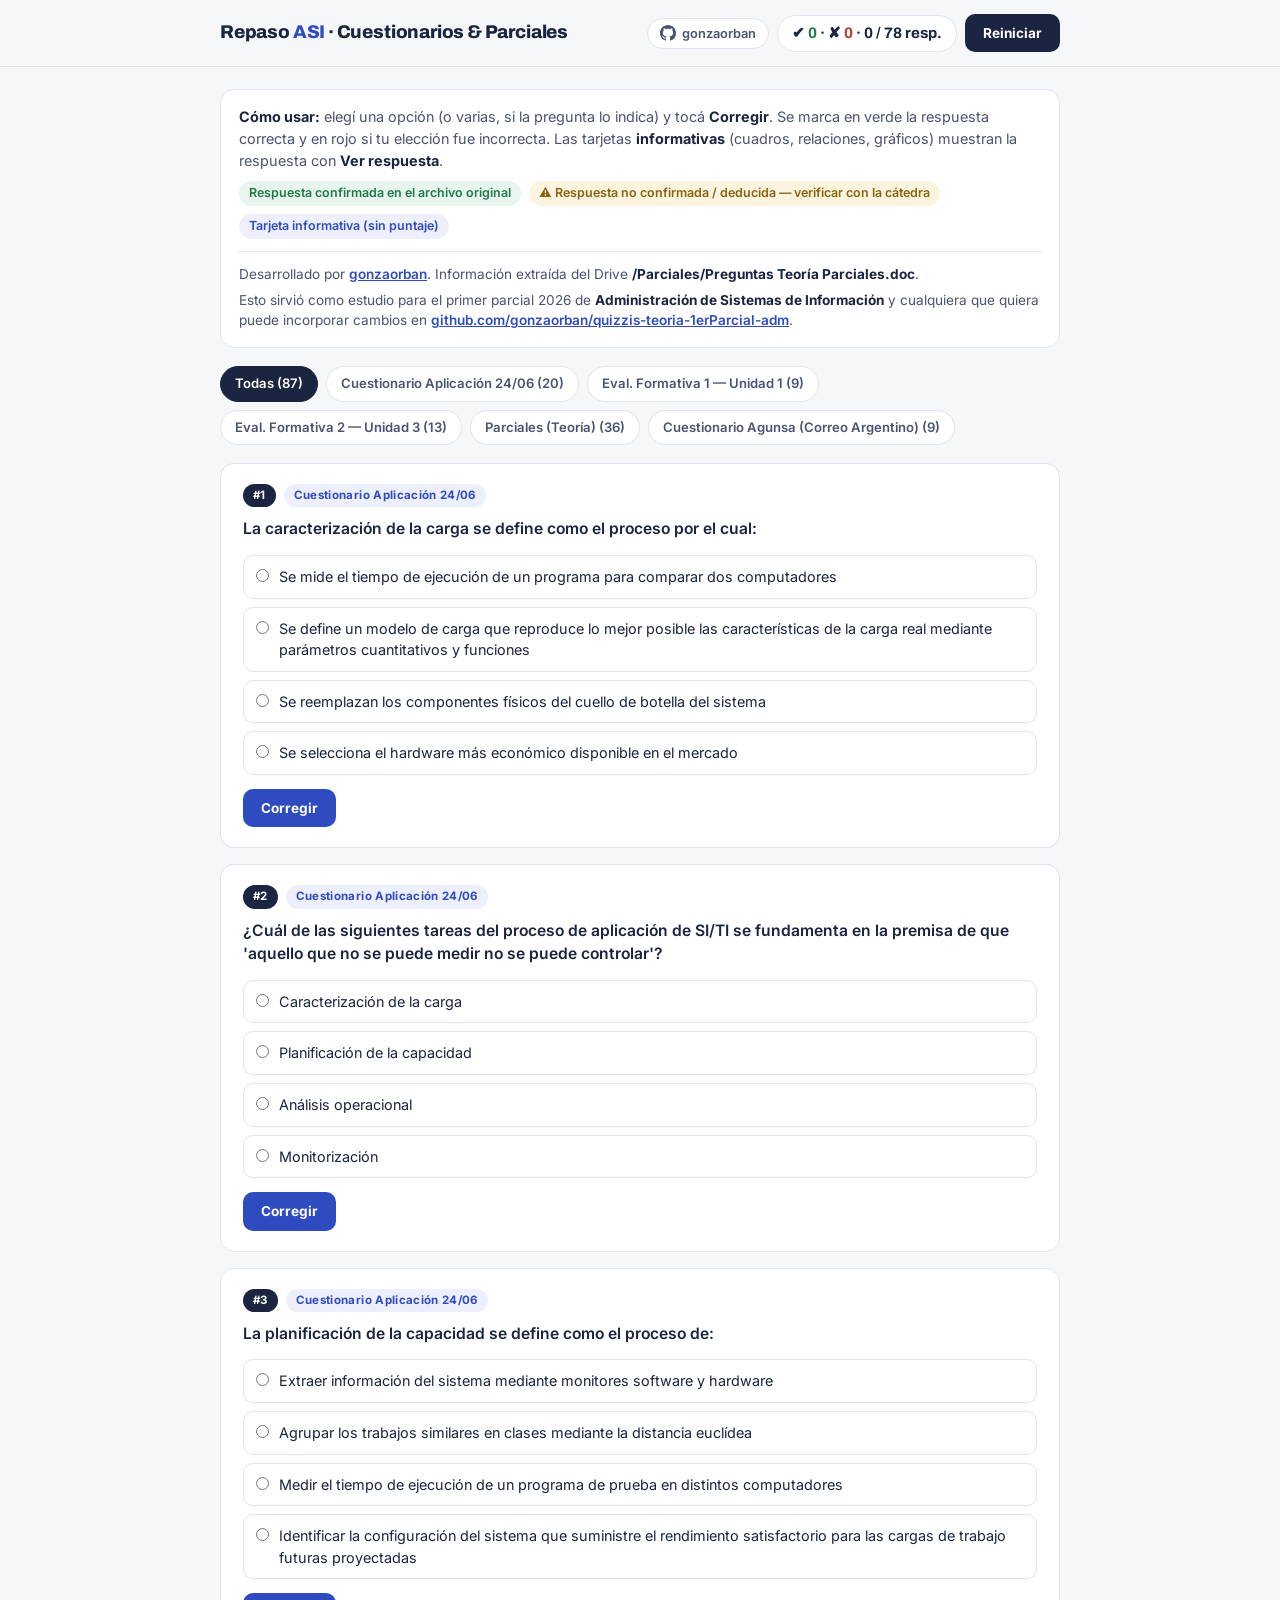
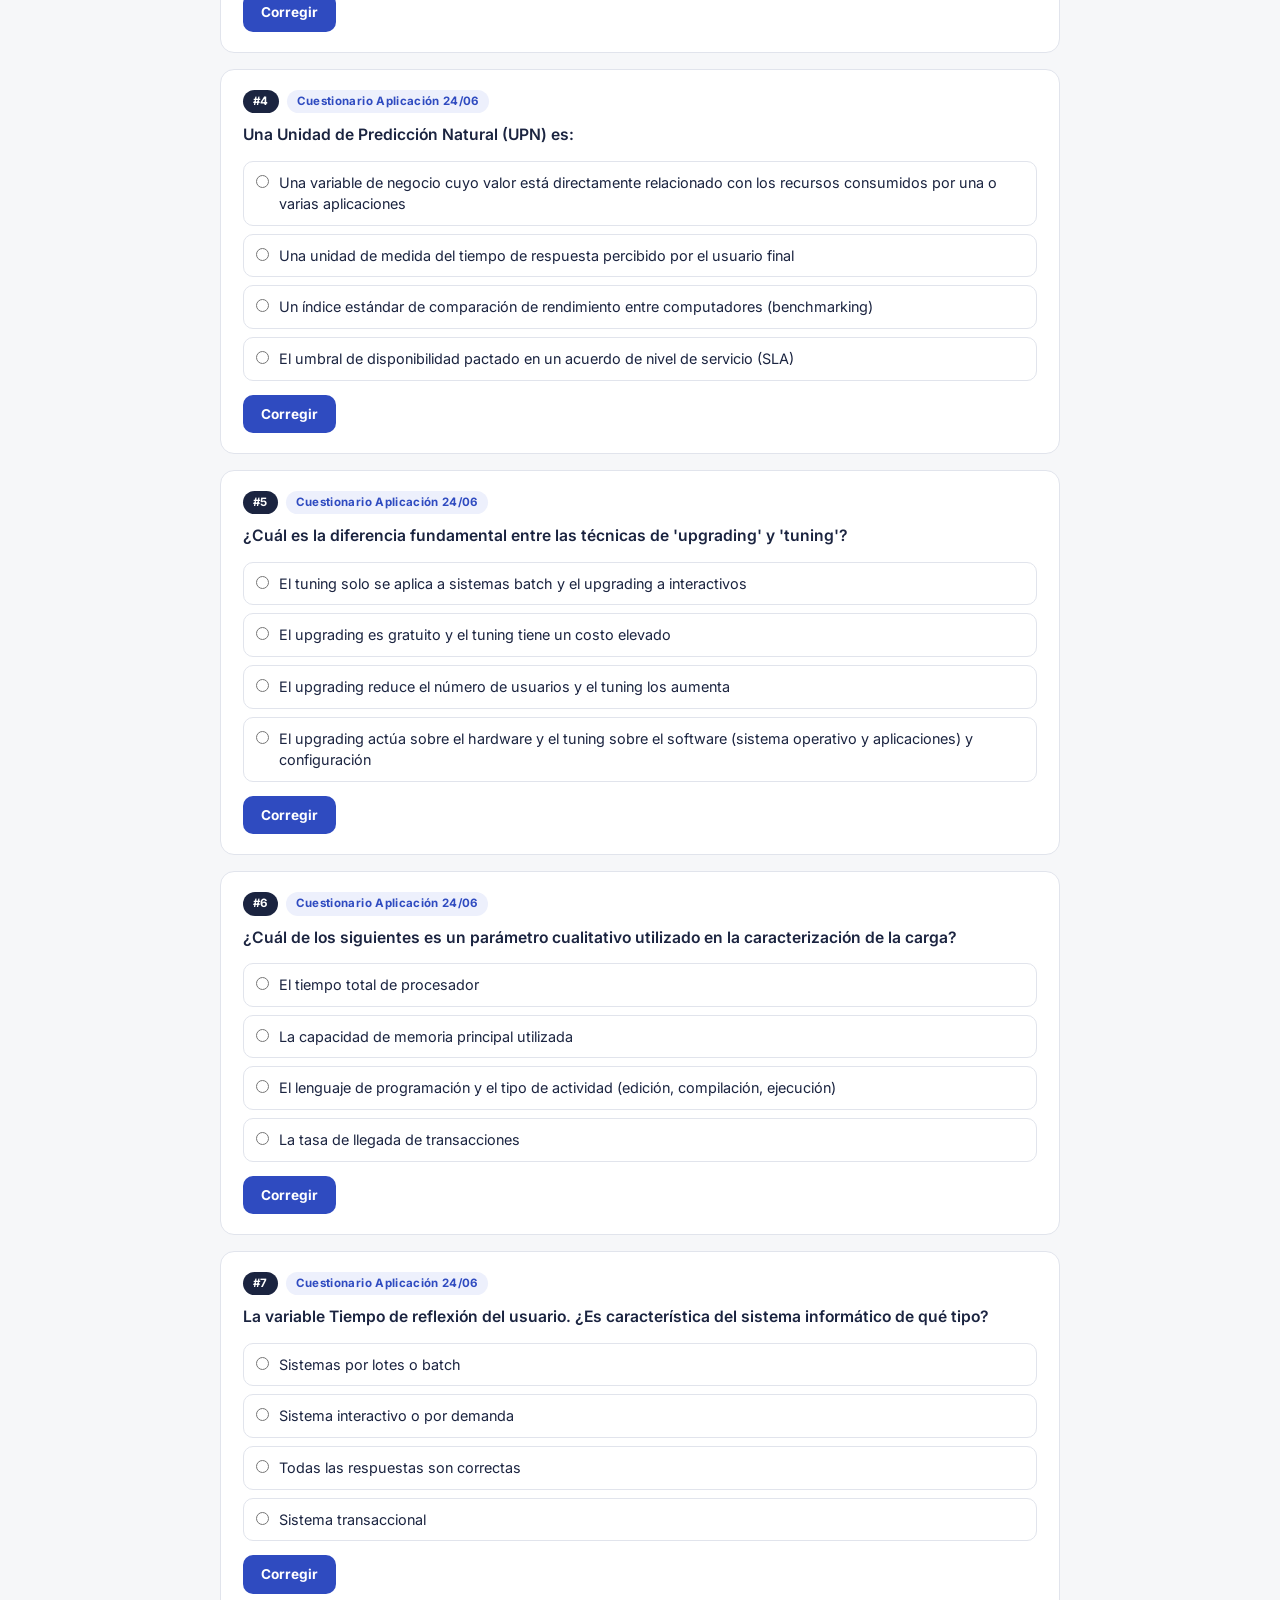
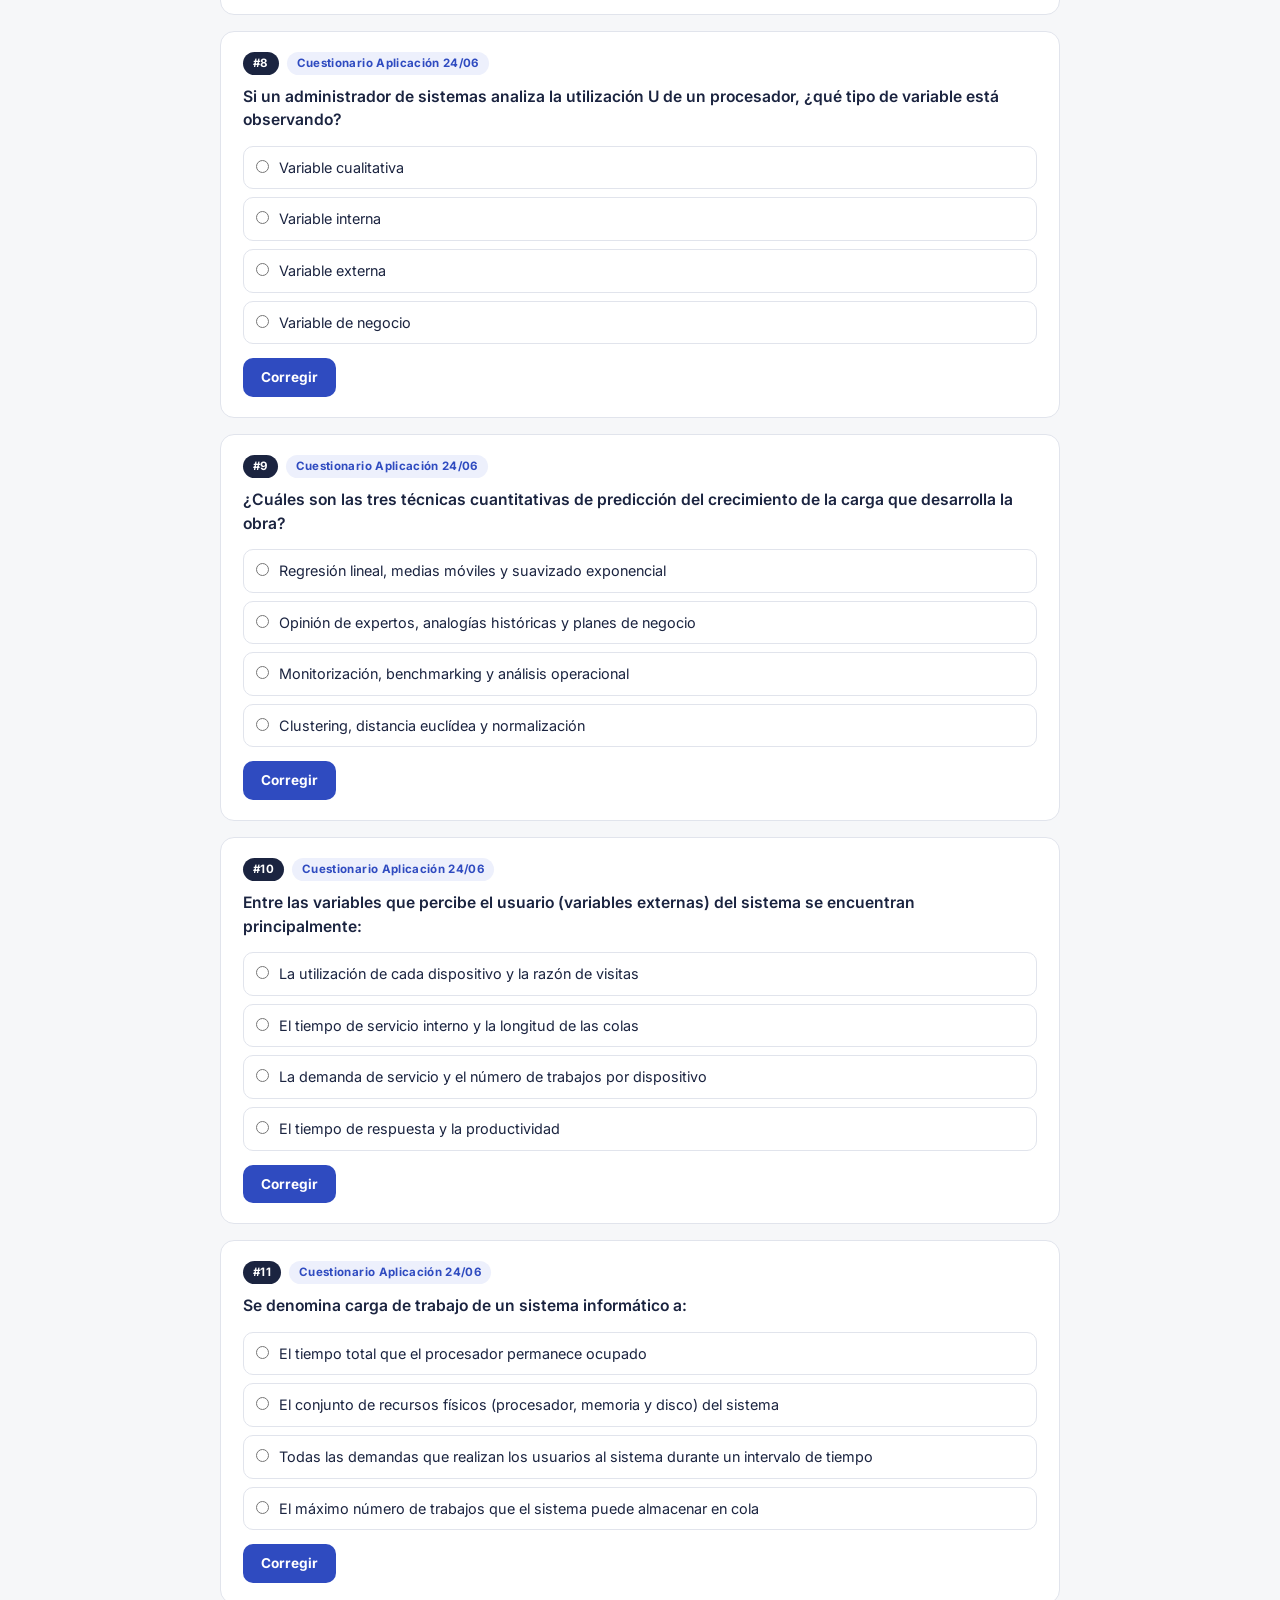
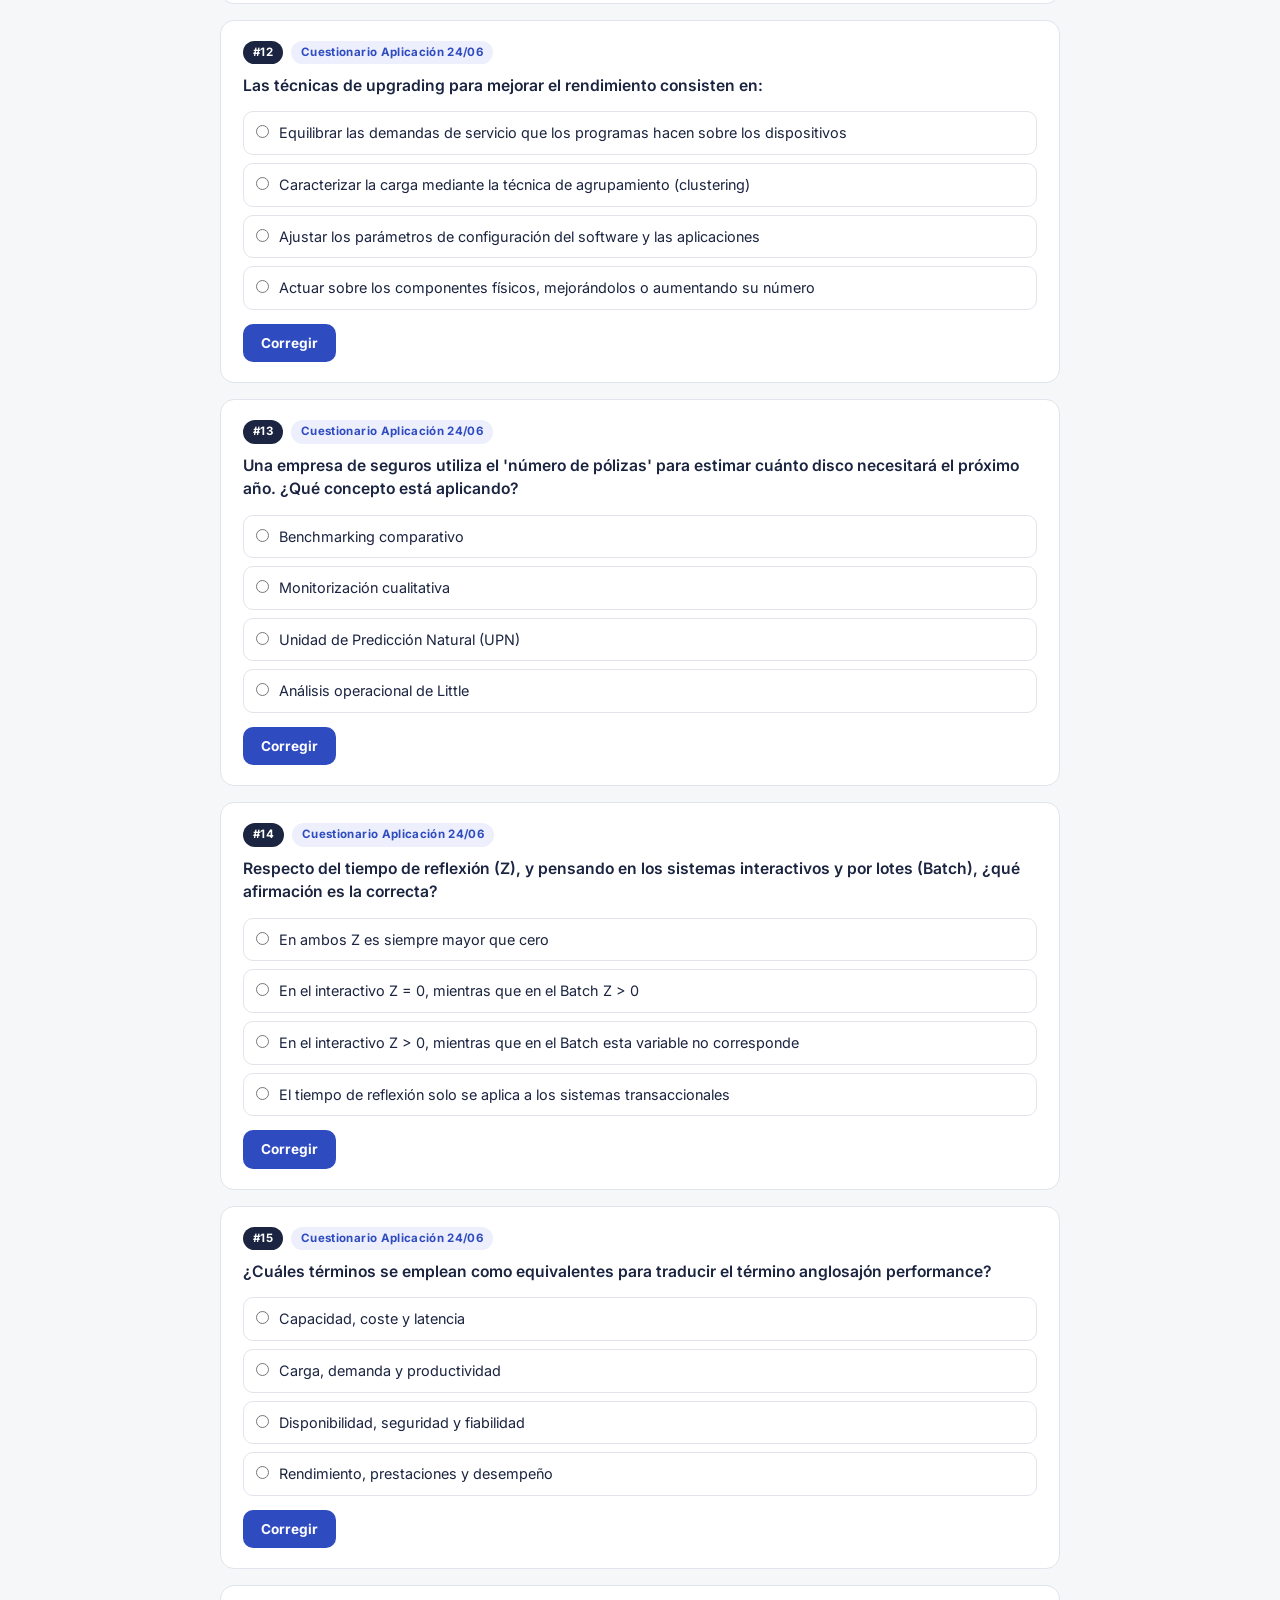
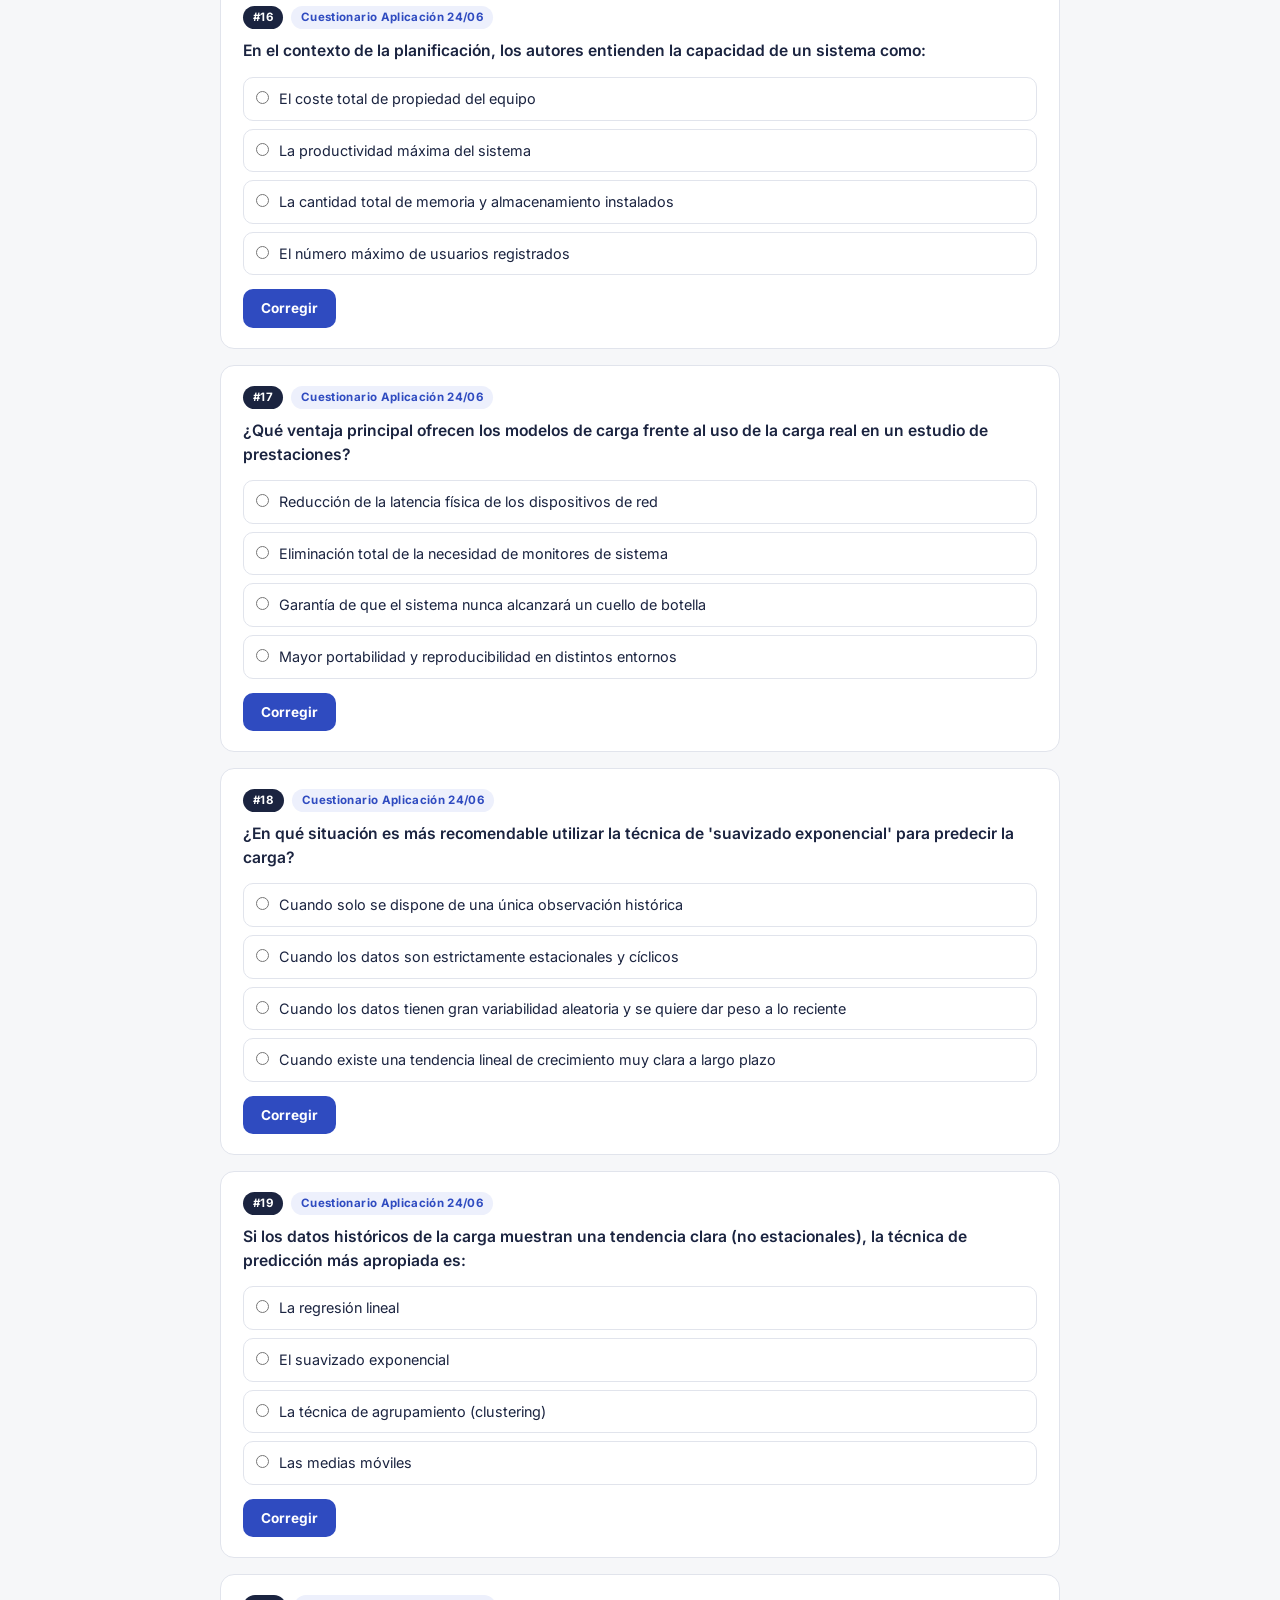
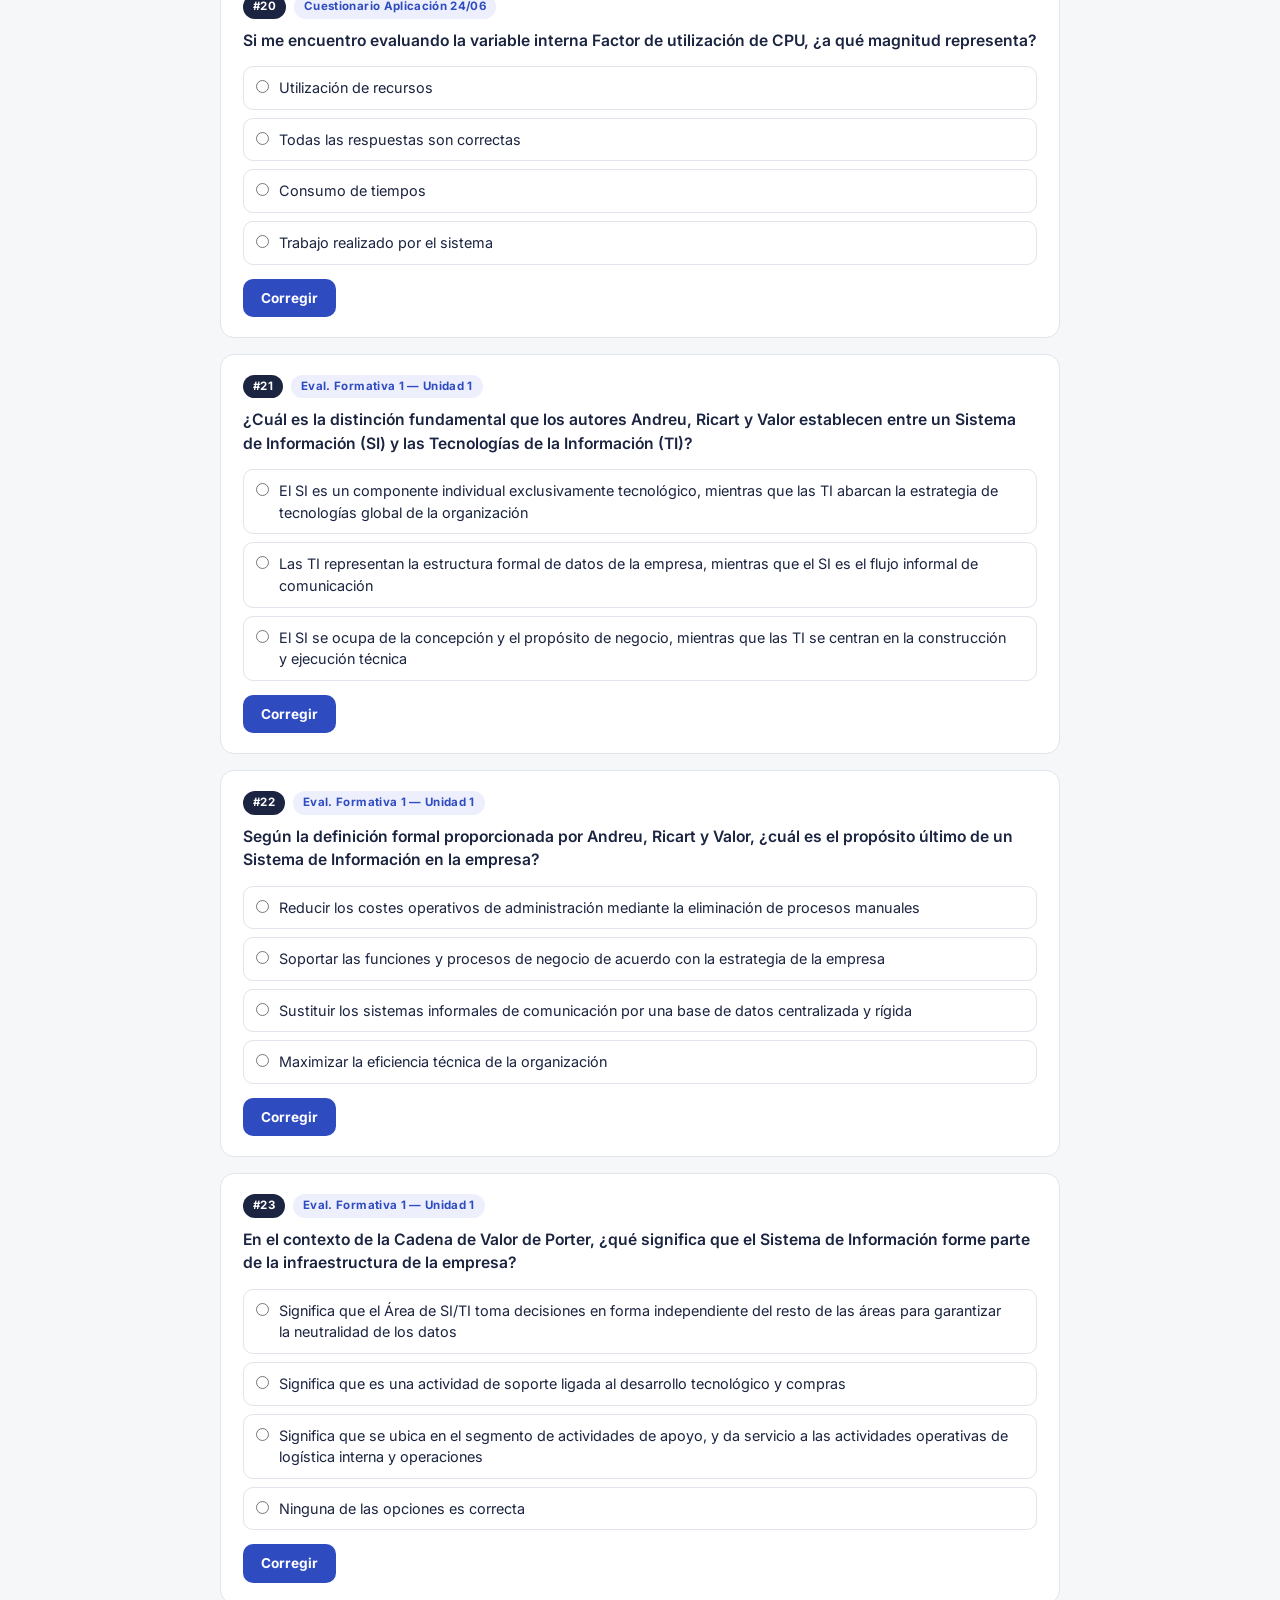
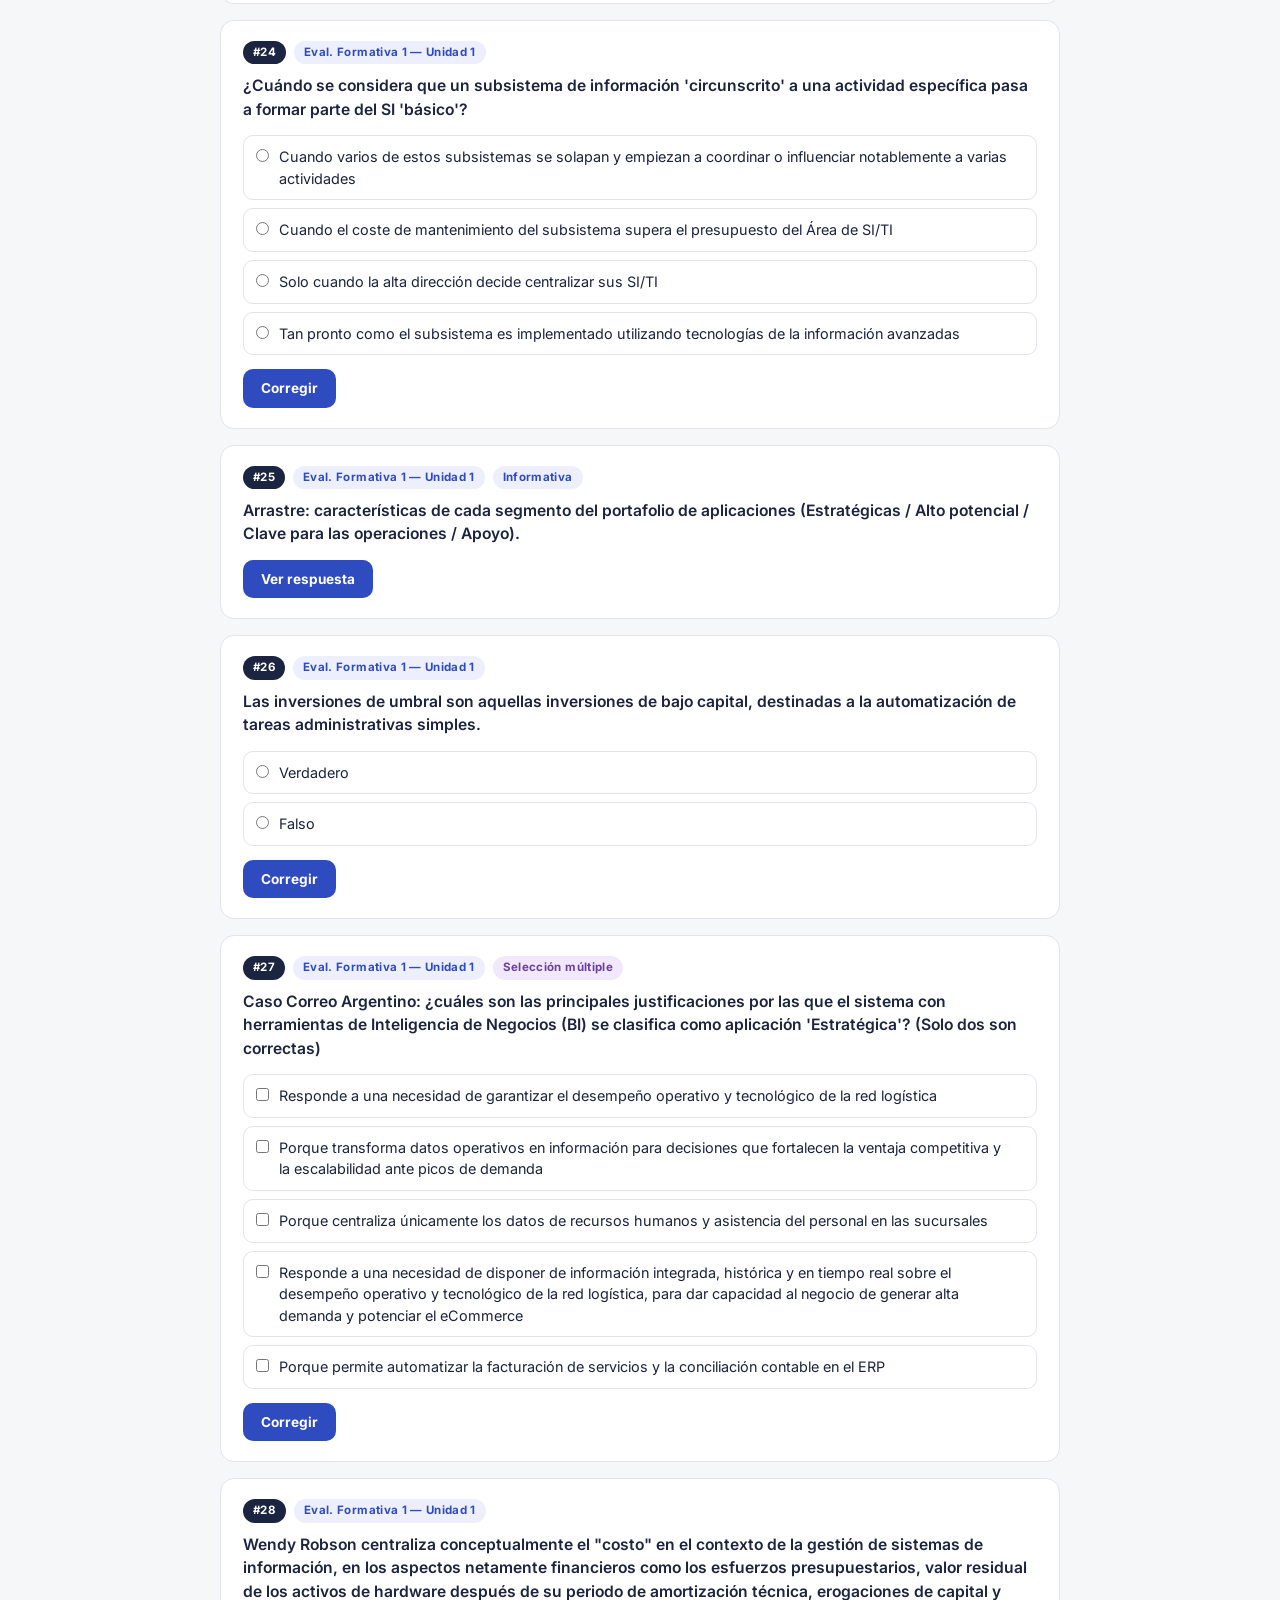
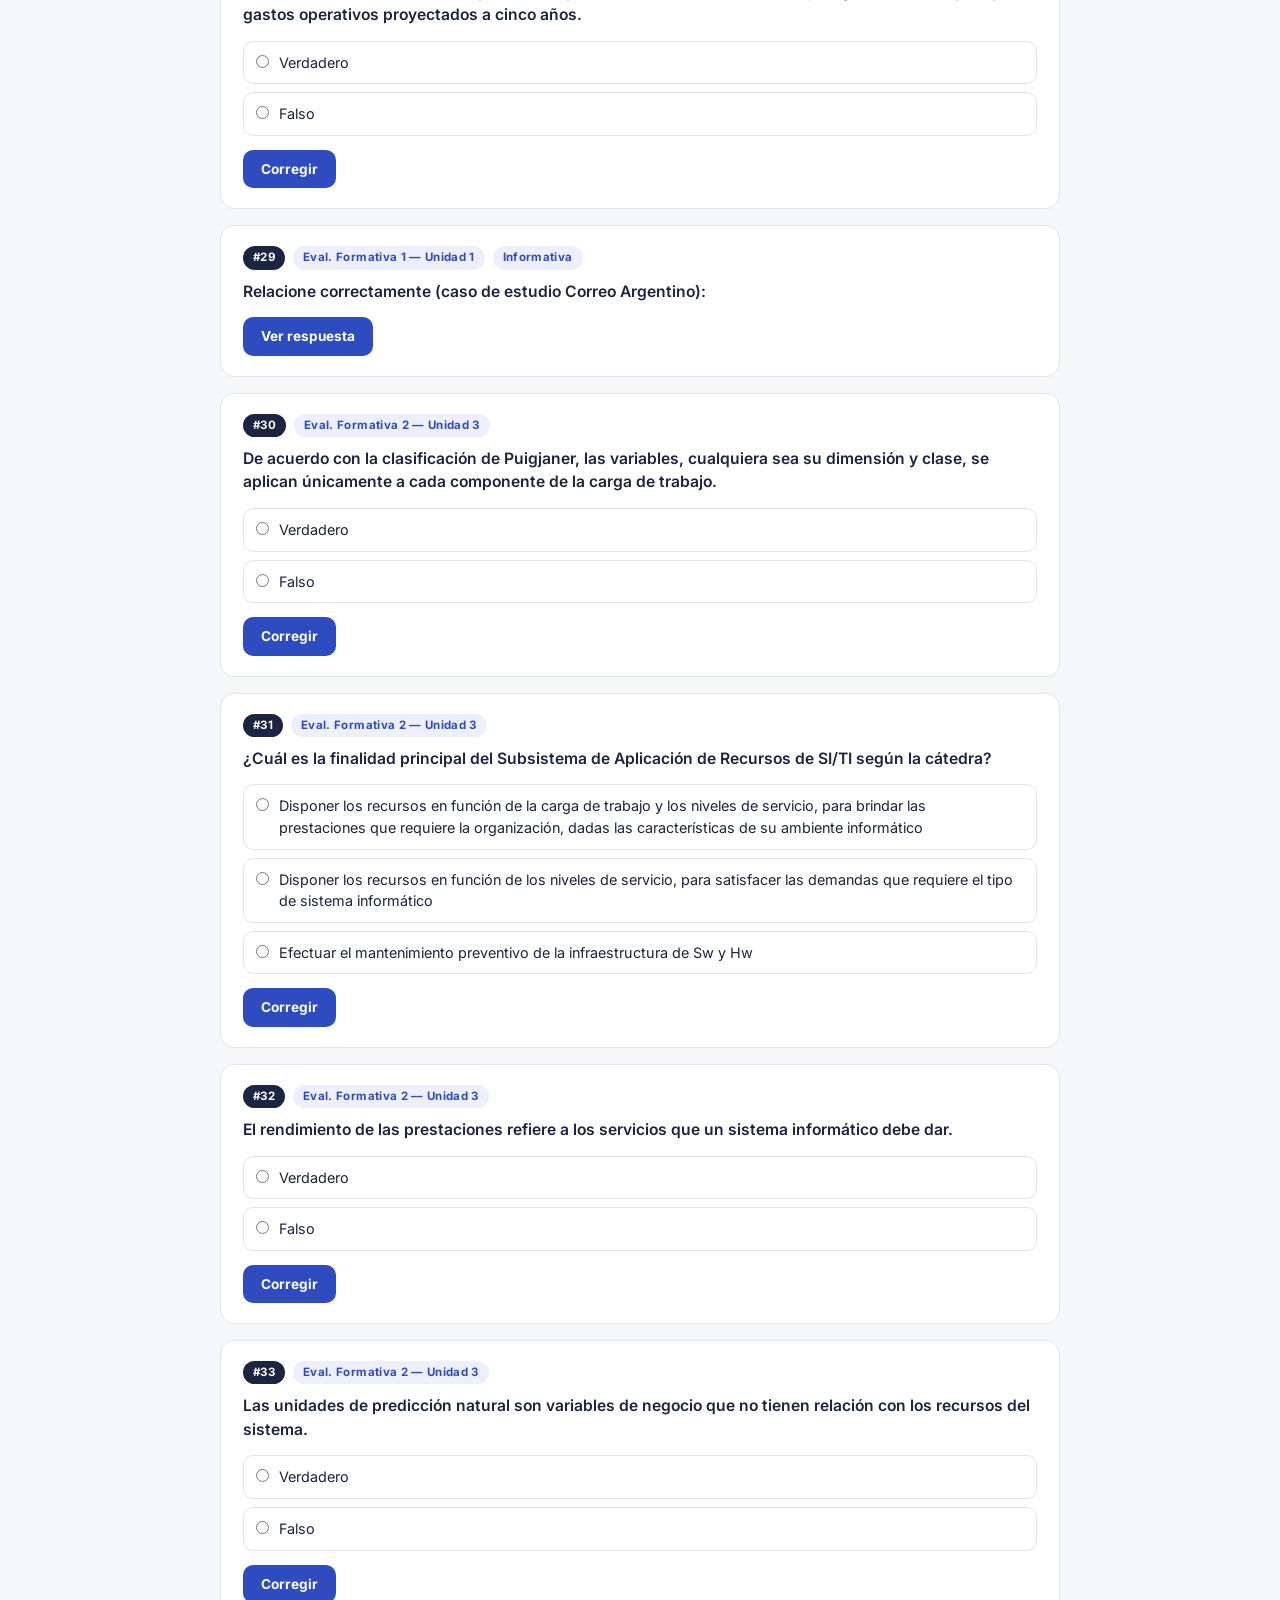
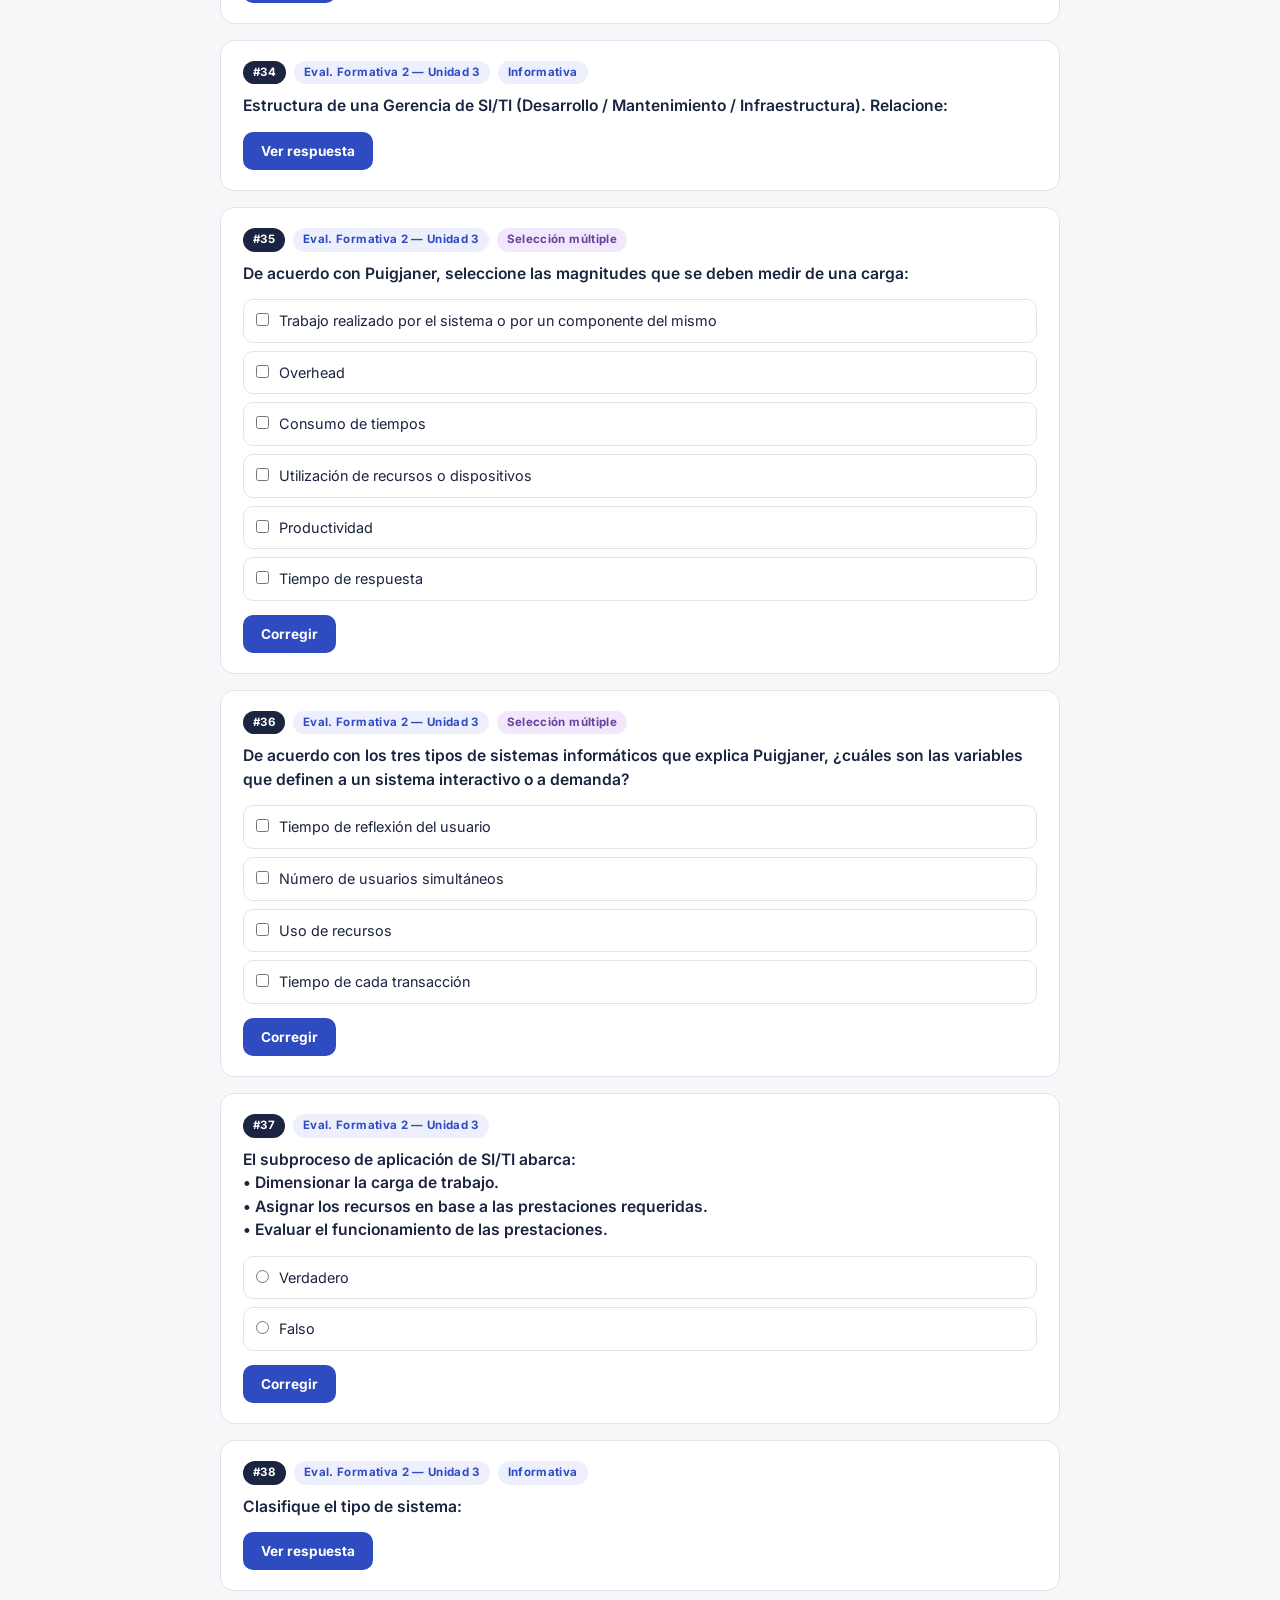
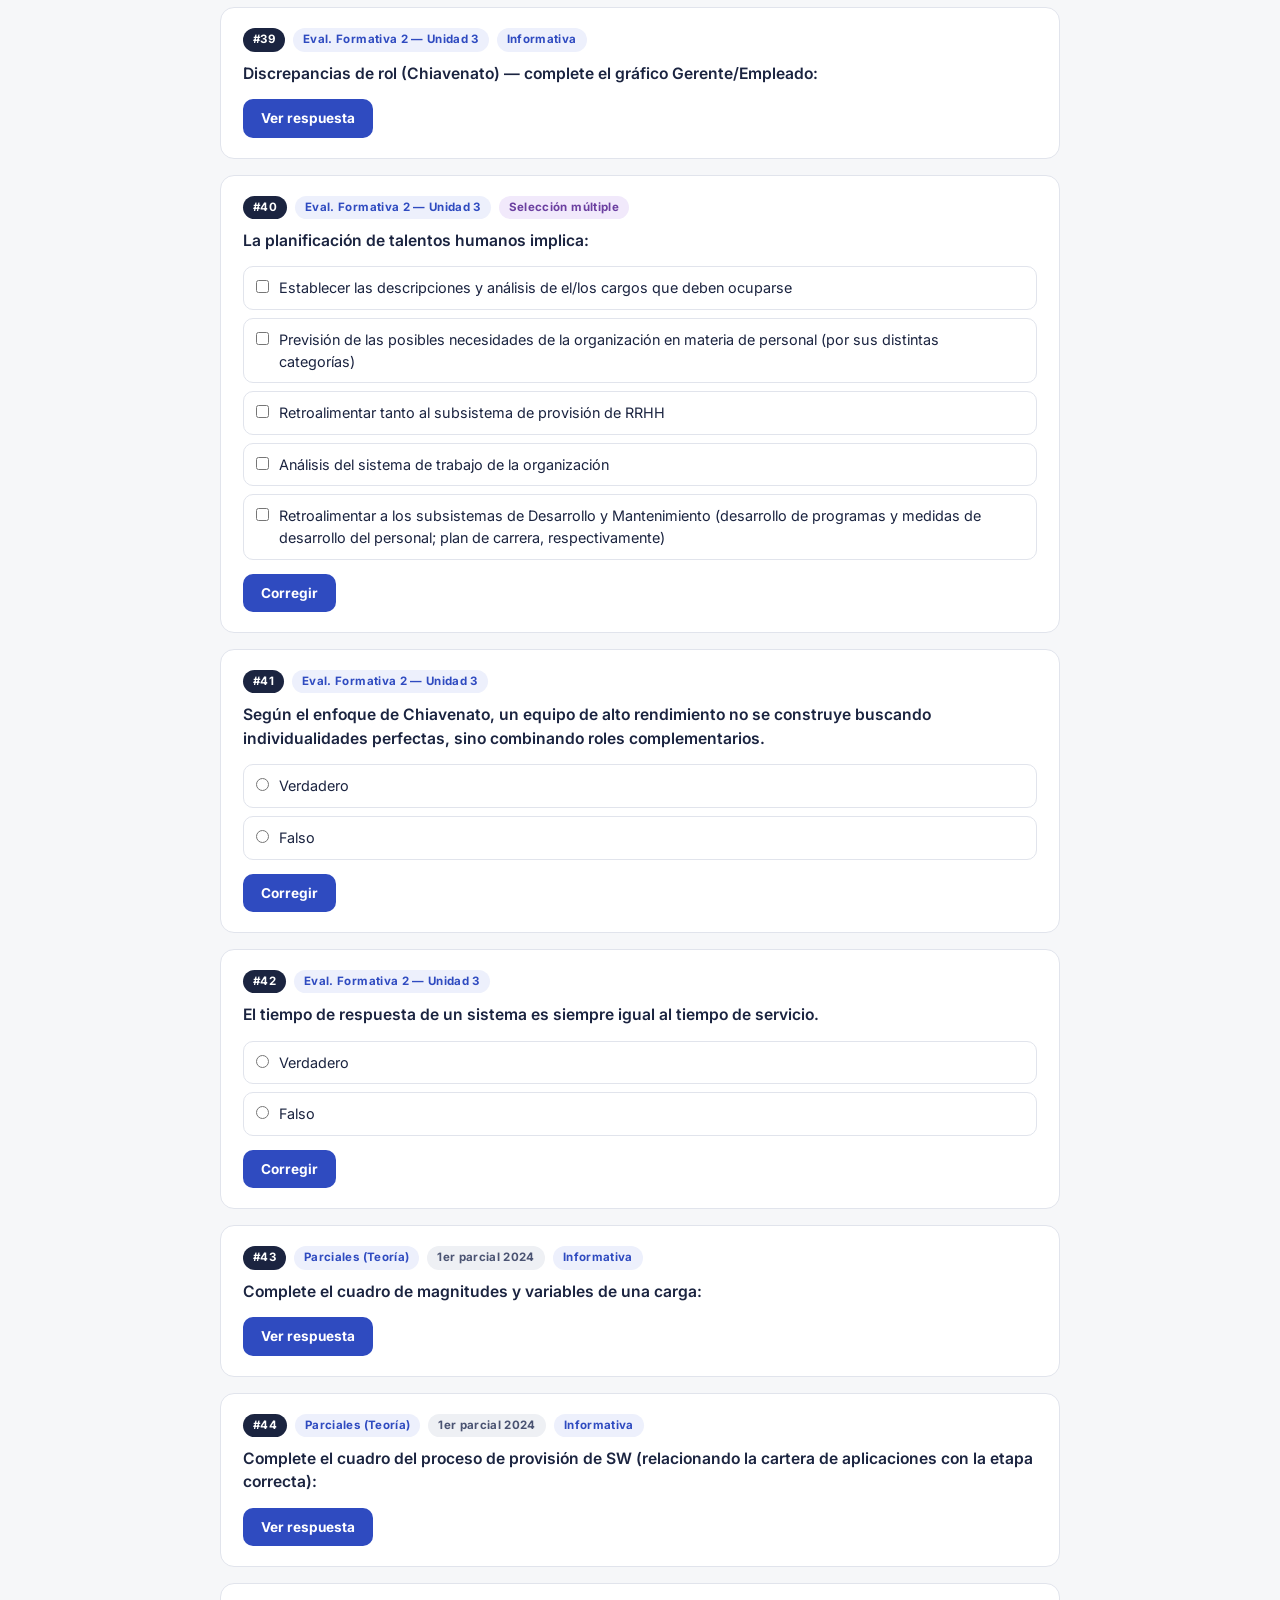
==== subjects/asi/index.html @ d3a9a3de "Mueve las apps y la teoría a la estructura multi-materia - index.html (ASI) pasa a subjects/asi/inde" ====
<!DOCTYPE html>
<html lang="es">
<head>
<meta charset="UTF-8">
<meta name="viewport" content="width=device-width, initial-scale=1.0">
<title>Repaso ASI — Cuestionarios y Parciales</title>
<link rel="preconnect" href="https://fonts.googleapis.com">
<link href="https://fonts.googleapis.com/css2?family=Archivo:wght@500;700;800&family=Inter:wght@400;500;600;700&display=swap" rel="stylesheet">
<style>
  :root{
    --paper:#F6F7F9; --card:#FFFFFF; --ink:#1B2440; --ink-soft:#4A5372;
    --line:#E1E4EC; --accent:#2F4BC0; --accent-soft:#EDF0FC;
    --ok:#1E7A4C; --ok-bg:#E8F5EE; --bad:#B3372E; --bad-bg:#FBEDEB;
    --warn:#8A6210; --warn-bg:#FCF4DF; --radius:14px;
    font-size:16px;
  }
  *{box-sizing:border-box; margin:0; padding:0;}
  body{background:var(--paper); color:var(--ink); font-family:'Inter',system-ui,sans-serif; line-height:1.5;}
  header{position:sticky; top:0; z-index:50; background:rgba(246,247,249,.92); backdrop-filter:blur(8px); border-bottom:1px solid var(--line);}
  .head-inner{max-width:880px; margin:0 auto; padding:14px 20px; display:flex; flex-wrap:wrap; gap:10px 18px; align-items:center; justify-content:space-between;}
  h1{font-family:'Archivo',sans-serif; font-weight:800; font-size:1.15rem; letter-spacing:-.01em;}
  h1 span{color:var(--accent);}
  .credit{display:inline-flex; align-items:center; gap:6px; background:var(--card); border:1px solid var(--line); border-radius:999px; padding:5px 12px; font-size:.8rem; font-weight:600; color:var(--ink-soft); text-decoration:none; transition:border-color .15s, color .15s;}
  .credit:hover{border-color:var(--accent); color:var(--accent);}
  .credit svg{width:16px; height:16px; fill:currentColor; flex-shrink:0;}
  .about{margin-top:12px; padding-top:12px; border-top:1px solid var(--line); font-size:.85rem;}
  .about p + p{margin-top:6px;}
  .about a{color:var(--accent); font-weight:600;}
  .score{font-family:'Archivo',sans-serif; font-weight:700; font-size:.95rem; background:var(--card); border:1px solid var(--line); padding:6px 14px; border-radius:999px;}
  .score b{color:var(--ok);}
  .score .b2{color:var(--bad);}
  main{max-width:880px; margin:0 auto; padding:22px 20px 80px;}
  .intro{background:var(--card); border:1px solid var(--line); border-radius:var(--radius); padding:16px 18px; font-size:.9rem; color:var(--ink-soft); margin-bottom:18px;}
  .intro b{color:var(--ink);}
  .legend{display:flex; flex-wrap:wrap; gap:8px; margin-top:10px;}
  .legend span{font-size:.78rem; padding:3px 10px; border-radius:999px; font-weight:600;}
  .lg-ok{background:var(--ok-bg); color:var(--ok);}
  .lg-warn{background:var(--warn-bg); color:var(--warn);}
  .lg-info{background:var(--accent-soft); color:var(--accent);}
  .filters{display:flex; flex-wrap:wrap; gap:8px; margin:18px 0;}
  .filters button{font:inherit; font-size:.82rem; font-weight:600; padding:7px 14px; border-radius:999px; border:1px solid var(--line); background:var(--card); color:var(--ink-soft); cursor:pointer; transition:all .15s;}
  .filters button.active{background:var(--ink); color:#fff; border-color:var(--ink);}
  .q{background:var(--card); border:1px solid var(--line); border-radius:var(--radius); padding:20px 22px; margin-bottom:16px;}
  .q-top{display:flex; flex-wrap:wrap; gap:6px 8px; align-items:center; margin-bottom:10px;}
  .badge{font-size:.72rem; font-weight:700; letter-spacing:.03em; padding:3px 10px; border-radius:999px;}
  .b-src{background:var(--accent-soft); color:var(--accent);}
  .b-sec{background:#EEF0F4; color:var(--ink-soft);}
  .b-num{background:var(--ink); color:#fff;}
  .b-multi{background:#F1E9FB; color:#6B3FA0;}
  .q-text{font-weight:600; font-size:.98rem; margin-bottom:14px; white-space:pre-line;}
  .flagbox{display:none; background:var(--warn-bg); border:1px solid #EAD9A8; color:var(--warn); font-size:.83rem; padding:10px 12px; border-radius:10px; margin:12px 0 0;}
  .q.done .flagbox{display:block;}
  .opts{display:flex; flex-direction:column; gap:8px;}
  .opt{display:flex; gap:10px; align-items:flex-start; border:1px solid var(--line); border-radius:10px; padding:10px 12px; cursor:pointer; font-size:.9rem; transition:border-color .12s, background .12s;}
  .opt:hover{border-color:var(--accent);}
  .opt input{margin-top:3px; accent-color:var(--accent); flex-shrink:0;}
  .q.done .opt{cursor:default; pointer-events:none;}
  .opt.is-correct{background:var(--ok-bg); border-color:var(--ok);}
  .opt.is-wrong{background:var(--bad-bg); border-color:var(--bad);}
  .opt .mark{margin-left:auto; font-weight:700; font-size:.85rem; flex-shrink:0;}
  .opt.is-correct .mark{color:var(--ok);}
  .opt.is-wrong .mark{color:var(--bad);}
  .actions{margin-top:14px; display:flex; gap:10px; align-items:center; flex-wrap:wrap;}
  .btn{font:inherit; font-weight:700; font-size:.85rem; padding:9px 18px; border-radius:10px; border:none; cursor:pointer; background:var(--accent); color:#fff;}
  .btn:disabled{opacity:.45; cursor:default;}
  .verdict{font-weight:700; font-size:.9rem;}
  .verdict.ok{color:var(--ok);}
  .verdict.bad{color:var(--bad);}
  .info-body{font-size:.9rem;}
  .schema{display:block; width:100%; max-width:640px; border:1px solid var(--line); border-radius:10px; margin:0 auto 12px; background:#fff;}
  .info-answer{display:none; margin-top:12px; background:var(--ok-bg); border:1px solid #BBDCC9; border-radius:10px; padding:12px 14px; font-size:.88rem; white-space:pre-line;}
  .q.done .info-answer{display:block;}
  .schema-reveal{display:none; margin-top:12px;}
  .q.done .schema-reveal{display:block;}
  .schema-cap{font-size:.78rem; font-weight:600; color:var(--ink-soft); text-align:center; margin-bottom:6px;}
  footer{max-width:880px; margin:0 auto; padding:0 20px 40px; font-size:.78rem; color:var(--ink-soft);}
  @media (max-width:520px){ .q{padding:16px;} .head-inner{padding:12px 14px;} main{padding:16px 14px 60px;} .credit .credit-name{display:none;} }
</style>
</head>
<body>
<header>
  <div class="head-inner">
    <h1>Repaso <span>ASI</span> · Cuestionarios &amp; Parciales</h1>
    <div style="display:flex; gap:8px; align-items:center;">
      <a class="credit" href="https://github.com/gonzaorban" target="_blank" rel="noopener noreferrer" title="Desarrollado por gonzaorban — GitHub"><svg viewBox="0 0 16 16" aria-hidden="true"><path d="M8 0C3.58 0 0 3.58 0 8c0 3.54 2.29 6.53 5.47 7.59.4.07.55-.17.55-.38 0-.19-.01-.82-.01-1.49-2.01.37-2.53-.49-2.69-.94-.09-.23-.48-.94-.82-1.13-.28-.15-.68-.52-.01-.53.63-.01 1.08.58 1.23.82.72 1.21 1.87.87 2.33.66.07-.52.28-.87.51-1.07-1.78-.2-3.64-.89-3.64-3.95 0-.87.31-1.59.82-2.15-.08-.2-.36-1.02.08-2.12 0 0 .67-.21 2.2.82.64-.18 1.32-.27 2-.27s1.36.09 2 .27c1.53-1.04 2.2-.82 2.2-.82.44 1.1.16 1.92.08 2.12.51.56.82 1.27.82 2.15 0 3.07-1.87 3.75-3.65 3.95.29.25.54.73.54 1.48 0 1.07-.01 1.93-.01 2.2 0 .21.15.46.55.38A8.01 8.01 0 0 0 16 8c0-4.42-3.58-8-8-8Z"/></svg><span class="credit-name">gonzaorban</span></a>
      <div class="score">✔ <b id="okCount">0</b> · ✘ <span class="b2" id="badCount">0</span> · <span id="totCount">0</span> resp.</div>
      <button class="btn" style="background:var(--ink)" onclick="resetAll()">Reiniciar</button>
    </div>
  </div>
</header>
<main>
  <div class="intro">
    <b>Cómo usar:</b> elegí una opción (o varias, si la pregunta lo indica) y tocá <b>Corregir</b>. Se marca en verde la respuesta correcta y en rojo si tu elección fue incorrecta. Las tarjetas <b>informativas</b> (cuadros, relaciones, gráficos) muestran la respuesta con <b>Ver respuesta</b>.
    <div class="legend">
      <span class="lg-ok">Respuesta confirmada en el archivo original</span>
      <span class="lg-warn">⚠ Respuesta no confirmada / deducida — verificar con la cátedra</span>
      <span class="lg-info">Tarjeta informativa (sin puntaje)</span>
    </div>
    <div class="about">
      <p>Desarrollado por <a href="https://github.com/gonzaorban" target="_blank" rel="noopener noreferrer">gonzaorban</a>. Información extraída del Drive <b>/Parciales/Preguntas Teoría Parciales.doc</b>.</p>
      <p>Esto sirvió como estudio para el primer parcial 2026 de <b>Administración de Sistemas de Información</b> y cualquiera que quiera puede incorporar cambios en <a href="https://github.com/gonzaorban/quizzis-teoria-1erParcial-adm" target="_blank" rel="noopener noreferrer">github.com/gonzaorban/quizzis-teoria-1erParcial-adm</a>.</p>
    </div>
  </div>
  <div class="filters" id="filters"></div>
  <div id="quiz"></div>
</main>
<footer>Generado a partir de: Cuestionario Aplicación 24/06 · Evaluaciones Formativas 1 (Unidad 1) · Evaluaciones Formativas 2 (Unidad 3) · Preguntas Teoría Parciales (1er parcial 2024, 1er parcial 2025, 2do parcial 2025 Temas 1 y 2, Integrador 2024) · Cuestionario "Agunsa" (caso Correo Argentino). Las preguntas marcadas con ⚠ no tenían la respuesta correcta confirmada en el archivo (respuesta incorrecta sin corrección, parcialmente correcta o anotación ambigua).</footer>

<script>
// type: single | multi | tf | info
// correct: array de índices correctos (para tf: opciones son [Verdadero, Falso])
const SOURCES = {
  A: "Cuestionario Aplicación 24/06",
  B: "Eval. Formativa 1 — Unidad 1",
  C: "Eval. Formativa 2 — Unidad 3",
  D: "Parciales (Teoría)",
  E: "Cuestionario Agunsa (Correo Argentino)"
};

const IMAGES = {"portfolio_drag": "[data-uri]", "correo_relacionar": "[data-uri]", "gerencia_siti": "[data-uri]", "chiavenato_rol": "[data-uri]", "cuadro_carga_2024": "[data-uri]", "provision_sw_2024": "[data-uri]", "cuadro_carga_2025": "[data-uri]", "edwards_2025": "[data-uri]", "cuadro_carga_2026": "[data-uri]"};
const QUESTIONS = [
// ================= FUENTE A =================
{src:"A", type:"single", text:"La caracterización de la carga se define como el proceso por el cual:",
 options:["Se mide el tiempo de ejecución de un programa para comparar dos computadores","Se define un modelo de carga que reproduce lo mejor posible las características de la carga real mediante parámetros cuantitativos y funciones","Se reemplazan los componentes físicos del cuello de botella del sistema","Se selecciona el hardware más económico disponible en el mercado"], correct:[1]},
{src:"A", type:"single", text:"¿Cuál de las siguientes tareas del proceso de aplicación de SI/TI se fundamenta en la premisa de que 'aquello que no se puede medir no se puede controlar'?",
 options:["Caracterización de la carga","Planificación de la capacidad","Análisis operacional","Monitorización"], correct:[3],
 flag:"En el archivo la respuesta marcada (Caracterización de la carga) figura como incorrecta; la respuesta 'Monitorización' proviene de la anotación manual agregada debajo."},
{src:"A", type:"single", text:"La planificación de la capacidad se define como el proceso de:",
 options:["Extraer información del sistema mediante monitores software y hardware","Agrupar los trabajos similares en clases mediante la distancia euclídea","Medir el tiempo de ejecución de un programa de prueba en distintos computadores","Identificar la configuración del sistema que suministre el rendimiento satisfactorio para las cargas de trabajo futuras proyectadas"], correct:[3]},
{src:"A", type:"single", text:"Una Unidad de Predicción Natural (UPN) es:",
 options:["Una variable de negocio cuyo valor está directamente relacionado con los recursos consumidos por una o varias aplicaciones","Una unidad de medida del tiempo de respuesta percibido por el usuario final","Un índice estándar de comparación de rendimiento entre computadores (benchmarking)","El umbral de disponibilidad pactado en un acuerdo de nivel de servicio (SLA)"], correct:[0]},
{src:"A", type:"single", text:"¿Cuál es la diferencia fundamental entre las técnicas de 'upgrading' y 'tuning'?",
 options:["El tuning solo se aplica a sistemas batch y el upgrading a interactivos","El upgrading es gratuito y el tuning tiene un costo elevado","El upgrading reduce el número de usuarios y el tuning los aumenta","El upgrading actúa sobre el hardware y el tuning sobre el software (sistema operativo y aplicaciones) y configuración"], correct:[3]},
{src:"A", type:"single", text:"¿Cuál de los siguientes es un parámetro cualitativo utilizado en la caracterización de la carga?",
 options:["El tiempo total de procesador","La capacidad de memoria principal utilizada","El lenguaje de programación y el tipo de actividad (edición, compilación, ejecución)","La tasa de llegada de transacciones"], correct:[2]},
{src:"A", type:"single", text:"La variable Tiempo de reflexión del usuario. ¿Es característica del sistema informático de qué tipo?",
 options:["Sistemas por lotes o batch","Sistema interactivo o por demanda","Todas las respuestas son correctas","Sistema transaccional"], correct:[1]},
{src:"A", type:"single", text:"Si un administrador de sistemas analiza la utilización U de un procesador, ¿qué tipo de variable está observando?",
 options:["Variable cualitativa","Variable interna","Variable externa","Variable de negocio"], correct:[1]},
{src:"A", type:"single", text:"¿Cuáles son las tres técnicas cuantitativas de predicción del crecimiento de la carga que desarrolla la obra?",
 options:["Regresión lineal, medias móviles y suavizado exponencial","Opinión de expertos, analogías históricas y planes de negocio","Monitorización, benchmarking y análisis operacional","Clustering, distancia euclídea y normalización"], correct:[0]},
{src:"A", type:"single", text:"Entre las variables que percibe el usuario (variables externas) del sistema se encuentran principalmente:",
 options:["La utilización de cada dispositivo y la razón de visitas","El tiempo de servicio interno y la longitud de las colas","La demanda de servicio y el número de trabajos por dispositivo","El tiempo de respuesta y la productividad"], correct:[3]},
{src:"A", type:"single", text:"Se denomina carga de trabajo de un sistema informático a:",
 options:["El tiempo total que el procesador permanece ocupado","El conjunto de recursos físicos (procesador, memoria y disco) del sistema","Todas las demandas que realizan los usuarios al sistema durante un intervalo de tiempo","El máximo número de trabajos que el sistema puede almacenar en cola"], correct:[2]},
{src:"A", type:"single", text:"Las técnicas de upgrading para mejorar el rendimiento consisten en:",
 options:["Equilibrar las demandas de servicio que los programas hacen sobre los dispositivos","Caracterizar la carga mediante la técnica de agrupamiento (clustering)","Ajustar los parámetros de configuración del software y las aplicaciones","Actuar sobre los componentes físicos, mejorándolos o aumentando su número"], correct:[3]},
{src:"A", type:"single", text:"Una empresa de seguros utiliza el 'número de pólizas' para estimar cuánto disco necesitará el próximo año. ¿Qué concepto está aplicando?",
 options:["Benchmarking comparativo","Monitorización cualitativa","Unidad de Predicción Natural (UPN)","Análisis operacional de Little"], correct:[2]},
{src:"A", type:"single", text:"Respecto del tiempo de reflexión (Z), y pensando en los sistemas interactivos y por lotes (Batch), ¿qué afirmación es la correcta?",
 options:["En ambos Z es siempre mayor que cero","En el interactivo Z = 0, mientras que en el Batch Z > 0","En el interactivo Z > 0, mientras que en el Batch esta variable no corresponde","El tiempo de reflexión solo se aplica a los sistemas transaccionales"], correct:[2]},
{src:"A", type:"single", text:"¿Cuáles términos se emplean como equivalentes para traducir el término anglosajón performance?",
 options:["Capacidad, coste y latencia","Carga, demanda y productividad","Disponibilidad, seguridad y fiabilidad","Rendimiento, prestaciones y desempeño"], correct:[3]},
{src:"A", type:"single", text:"En el contexto de la planificación, los autores entienden la capacidad de un sistema como:",
 options:["El coste total de propiedad del equipo","La productividad máxima del sistema","La cantidad total de memoria y almacenamiento instalados","El número máximo de usuarios registrados"], correct:[1]},
{src:"A", type:"single", text:"¿Qué ventaja principal ofrecen los modelos de carga frente al uso de la carga real en un estudio de prestaciones?",
 options:["Reducción de la latencia física de los dispositivos de red","Eliminación total de la necesidad de monitores de sistema","Garantía de que el sistema nunca alcanzará un cuello de botella","Mayor portabilidad y reproducibilidad en distintos entornos"], correct:[3]},
{src:"A", type:"single", text:"¿En qué situación es más recomendable utilizar la técnica de 'suavizado exponencial' para predecir la carga?",
 options:["Cuando solo se dispone de una única observación histórica","Cuando los datos son estrictamente estacionales y cíclicos","Cuando los datos tienen gran variabilidad aleatoria y se quiere dar peso a lo reciente","Cuando existe una tendencia lineal de crecimiento muy clara a largo plazo"], correct:[2]},
{src:"A", type:"single", text:"Si los datos históricos de la carga muestran una tendencia clara (no estacionales), la técnica de predicción más apropiada es:",
 options:["La regresión lineal","El suavizado exponencial","La técnica de agrupamiento (clustering)","Las medias móviles"], correct:[0]},
{src:"A", type:"single", text:"Si me encuentro evaluando la variable interna Factor de utilización de CPU, ¿a qué magnitud representa?",
 options:["Utilización de recursos","Todas las respuestas son correctas","Consumo de tiempos","Trabajo realizado por el sistema"], correct:[0]},

// ================= FUENTE B =================
{src:"B", type:"single", text:"¿Cuál es la distinción fundamental que los autores Andreu, Ricart y Valor establecen entre un Sistema de Información (SI) y las Tecnologías de la Información (TI)?",
 options:["El SI es un componente individual exclusivamente tecnológico, mientras que las TI abarcan la estrategia de tecnologías global de la organización","Las TI representan la estructura formal de datos de la empresa, mientras que el SI es el flujo informal de comunicación","El SI se ocupa de la concepción y el propósito de negocio, mientras que las TI se centran en la construcción y ejecución técnica"], correct:[2]},
{src:"B", type:"single", text:"Según la definición formal proporcionada por Andreu, Ricart y Valor, ¿cuál es el propósito último de un Sistema de Información en la empresa?",
 options:["Reducir los costes operativos de administración mediante la eliminación de procesos manuales","Soportar las funciones y procesos de negocio de acuerdo con la estrategia de la empresa","Sustituir los sistemas informales de comunicación por una base de datos centralizada y rígida","Maximizar la eficiencia técnica de la organización"], correct:[1]},
{src:"B", type:"single", text:"En el contexto de la Cadena de Valor de Porter, ¿qué significa que el Sistema de Información forme parte de la infraestructura de la empresa?",
 options:["Significa que el Área de SI/TI toma decisiones en forma independiente del resto de las áreas para garantizar la neutralidad de los datos","Significa que es una actividad de soporte ligada al desarrollo tecnológico y compras","Significa que se ubica en el segmento de actividades de apoyo, y da servicio a las actividades operativas de logística interna y operaciones","Ninguna de las opciones es correcta"], correct:[3]},
{src:"B", type:"single", text:"¿Cuándo se considera que un subsistema de información 'circunscrito' a una actividad específica pasa a formar parte del SI 'básico'?",
 options:["Cuando varios de estos subsistemas se solapan y empiezan a coordinar o influenciar notablemente a varias actividades","Cuando el coste de mantenimiento del subsistema supera el presupuesto del Área de SI/TI","Solo cuando la alta dirección decide centralizar sus SI/TI","Tan pronto como el subsistema es implementado utilizando tecnologías de la información avanzadas"], correct:[0]},
{img:"portfolio_drag", src:"B", type:"info", text:"Arrastre: características de cada segmento del portafolio de aplicaciones (Estratégicas / Alto potencial / Clave para las operaciones / Apoyo).",
 answer:"Según la corrección del archivo, las 3 etiquetas van en:\n• «Surgen de una idea u oportunidad tecnológica» → Alto Potencial / Estratégicas (cuadrante superior).\n• «Requieren integración de datos» → Clave para las operaciones.\n• «Dan apoyo a funciones localizadas» → Apoyo.",
 flag:"El intento fue calificado incorrecto por la posición exacta de arrastre, pero la anotación indica que las 3 asociaciones marcadas eran conceptualmente correctas."},
{src:"B", type:"tf", text:"Las inversiones de umbral son aquellas inversiones de bajo capital, destinadas a la automatización de tareas administrativas simples.", correct:[1],
 flag:"En el archivo se marcó 'Verdadero' y figura como incorrecta; por descarte la respuesta es 'Falso' (las inversiones de umbral son las necesarias para operar/competir, no se definen por bajo capital)."},
{src:"B", type:"multi", text:"Caso Correo Argentino: ¿cuáles son las principales justificaciones por las que el sistema con herramientas de Inteligencia de Negocios (BI) se clasifica como aplicación 'Estratégica'? (Solo dos son correctas)",
 options:["Responde a una necesidad de garantizar el desempeño operativo y tecnológico de la red logística","Porque transforma datos operativos en información para decisiones que fortalecen la ventaja competitiva y la escalabilidad ante picos de demanda","Porque centraliza únicamente los datos de recursos humanos y asistencia del personal en las sucursales","Responde a una necesidad de disponer de información integrada, histórica y en tiempo real sobre el desempeño operativo y tecnológico de la red logística, para dar capacidad al negocio de generar alta demanda y potenciar el eCommerce","Porque permite automatizar la facturación de servicios y la conciliación contable en el ERP"], correct:[1,3]},
{src:"B", type:"tf", text:"Wendy Robson centraliza conceptualmente el \"costo\" en el contexto de la gestión de sistemas de información, en los aspectos netamente financieros como los esfuerzos presupuestarios, valor residual de los activos de hardware después de su periodo de amortización técnica, erogaciones de capital y gastos operativos proyectados a cinco años.", correct:[1]},
{img:"correo_relacionar", src:"B", type:"info", text:"Relacione correctamente (caso de estudio Correo Argentino):",
 answer:"• Procesos aduaneros es → Una función de negocios de la Dirección de Operaciones.\n• Órgano de máxima conducción de CORASA → Directorio.\n• Director de Asuntos Legales → Forma parte del Grupo Base.\n• Tiene a cargo el área de SI/TI — Gerente Táctico → Dirección Ejecutivo."},

// ================= FUENTE C =================
{src:"C", type:"tf", text:"De acuerdo con la clasificación de Puigjaner, las variables, cualquiera sea su dimensión y clase, se aplican únicamente a cada componente de la carga de trabajo.", correct:[1]},
{src:"C", type:"single", text:"¿Cuál es la finalidad principal del Subsistema de Aplicación de Recursos de SI/TI según la cátedra?",
 options:["Disponer los recursos en función de la carga de trabajo y los niveles de servicio, para brindar las prestaciones que requiere la organización, dadas las características de su ambiente informático","Disponer los recursos en función de los niveles de servicio, para satisfacer las demandas que requiere el tipo de sistema informático","Efectuar el mantenimiento preventivo de la infraestructura de Sw y Hw"], correct:[0]},
{src:"C", type:"tf", text:"El rendimiento de las prestaciones refiere a los servicios que un sistema informático debe dar.", correct:[1],
 flag:"En el archivo se marcó 'Verdadero' y figura como incorrecta; por descarte la respuesta es 'Falso'."},
{src:"C", type:"tf", text:"Las unidades de predicción natural son variables de negocio que no tienen relación con los recursos del sistema.", correct:[0],
 flag:"Así figura confirmada (Verdadero) en este cuestionario, pero contradice al Cuestionario 24/06, donde la UPN se define como variable de negocio 'directamente relacionada con los recursos consumidos'. Conviene verificar con la cátedra cómo la toman."},
{img:"gerencia_siti", src:"C", type:"info", text:"Estructura de una Gerencia de SI/TI (Desarrollo / Mantenimiento / Infraestructura). Relacione:",
 answer:"• Responde a: el modelo tradicional.\n• El criterio de departamentalización usado es: por funciones. (confirmada)\n• Esta organización orienta el rol de los SI/TI hacia el tipo: «hacer algo a ellos».",
 flag:"En el intento solo 'por funciones' quedó confirmada; 'modelo tradicional' y '«hacer algo a ellos»' provienen de la anotación manual del archivo."},
{src:"C", type:"multi", text:"De acuerdo con Puigjaner, seleccione las magnitudes que se deben medir de una carga:",
 options:["Trabajo realizado por el sistema o por un componente del mismo","Overhead","Consumo de tiempos","Utilización de recursos o dispositivos","Productividad","Tiempo de respuesta"], correct:[0,2,3]},
{src:"C", type:"multi", text:"De acuerdo con los tres tipos de sistemas informáticos que explica Puigjaner, ¿cuáles son las variables que definen a un sistema interactivo o a demanda?",
 options:["Tiempo de reflexión del usuario","Número de usuarios simultáneos","Uso de recursos","Tiempo de cada transacción"], correct:[0,1]},
{src:"C", type:"tf", text:"El subproceso de aplicación de SI/TI abarca:\n• Dimensionar la carga de trabajo.\n• Asignar los recursos en base a las prestaciones requeridas.\n• Evaluar el funcionamiento de las prestaciones.", correct:[0]},
{src:"C", type:"info", text:"Clasifique el tipo de sistema:",
 answer:"• Realiza copias de seguridad masivas durante la madrugada, donde los procesos utilizan recursos hasta finalizar → Batch.\n• Permite realizar la compra y reservas de pasajes de avión, bloqueando inmediatamente la plaza para que no pueda ser vendida a otra persona → Transaccional."},
{img:"chiavenato_rol", src:"C", type:"info", text:"Discrepancias de rol (Chiavenato) — complete el gráfico Gerente/Empleado:",
 answer:"Orden correcto del ciclo: Expectativa del rol (Gerente) → Discrepancia en la expectativa → Rol percibido (Empleado) → Discrepancia con el rol → Comportamiento del rol → Retroalimentación de la discrepancia → Comportamiento controlado u observado → Discrepancia en el desempeño → vuelve al Gerente.",
 flag:"El intento fue parcialmente correcto: según la anotación, 'Retroalimentación de la discrepancia' va donde se colocó 'Discrepancia en el desempeño' y viceversa. El orden de arriba ya incorpora esa corrección; verificar contra el material de la cátedra."},
{src:"C", type:"multi", text:"La planificación de talentos humanos implica:",
 options:["Establecer las descripciones y análisis de el/los cargos que deben ocuparse","Previsión de las posibles necesidades de la organización en materia de personal (por sus distintas categorías)","Retroalimentar tanto al subsistema de provisión de RRHH","Análisis del sistema de trabajo de la organización","Retroalimentar a los subsistemas de Desarrollo y Mantenimiento (desarrollo de programas y medidas de desarrollo del personal; plan de carrera, respectivamente)"], correct:[1,2,3,4],
 flag:"El intento fue parcialmente correcto (2 confirmadas: previsión y retroalimentar a Desarrollo/Mantenimiento). Las otras dos correctas se derivan del texto de retroalimentación de la cátedra: la planificación comprende previsión de necesidades, análisis del sistema de trabajo y retroalimentar tanto a provisión como a Desarrollo y Mantenimiento."},
{src:"C", type:"tf", text:"Según el enfoque de Chiavenato, un equipo de alto rendimiento no se construye buscando individualidades perfectas, sino combinando roles complementarios.", correct:[1],
 flag:"Retroalimentación de la cátedra: la afirmación es cierta, pero no la planteó Chiavenato sino Belbin → por eso la respuesta correcta es 'Falso'."},
{src:"C", type:"tf", text:"El tiempo de respuesta de un sistema es siempre igual al tiempo de servicio.", correct:[1]},

// ================= FUENTE D =================
{img:"cuadro_carga_2024", src:"D", sec:"1er parcial 2024", type:"info", text:"Complete el cuadro de magnitudes y variables de una carga:",
 answer:"Factor de Utilización de CPU → Magnitud: Utilización de recursos · Tipo (percepción del administrador): Interna · Característica del sistema tipo: Todos.\nTiempo de reflexión del usuario → Magnitud: Consumo de tiempos · Tipo: Externa · Característica del sistema tipo: Interactivo (conversacional)."},
{img:"provision_sw_2024", src:"D", sec:"1er parcial 2024", type:"info", text:"Complete el cuadro del proceso de provisión de SW (relacionando la cartera de aplicaciones con la etapa correcta):",
 answer:"1) Investigación de las fuentes de provisión ← entradas: políticas de la organización y de SI/TI, investigación del mercado de SW, decisiones del comité de SI/TI, opiniones técnicas.\n2) Evaluación de las fuentes ← entradas: Cartera de aplicaciones (E, AP, CPO, AY) y restricciones de la organización.\n3) Selección de la fuente ← entrada: parámetros cualitativos y cuantitativos.\n4) Resultado: Desarrollo, Adquisición u Outsourcing."},
{src:"D", sec:"1er parcial 2024", type:"multi", text:"Indicar todos los errores que son los más comunes al momento de una entrevista de selección de RRHH:",
 options:["No planificar la entrevista","Adoptar mayor protagonismo que el propio candidato","Brindar ambientes de confianza adecuados al candidato","No determinar criterios de selección adecuados","Ignorar la política general de reclutamiento"], correct:[0,1],
 flag:"⚠ Solo 'Adoptar mayor protagonismo' quedó confirmada con ✓. 'No determinar criterios de selección' fue marcada incorrecta con la nota «previo a la entrevista». 'No planificar la entrevista' se deduce como correcta (es el error clásico junto al protagonismo), pero no está confirmada en el archivo."},
{img:"cuadro_carga_2025", src:"D", sec:"1er parcial 2024", type:"info", text:"Relacione correctamente — La socialización organizacional:",
 answer:"1) Es: g. Un proceso. ✓\n2) En el contexto de la asignatura ASI, se pone énfasis en: d. La socialización primaria. (⚠ letra manuscrita poco legible en el archivo)\n3) Su finalidad es: b. Lograr la integración de un nuevo miembro en la organización de manera que su incorporación no sea traumática. ✓\n4) Su importancia radica: f. Aporta a la estabilidad y eficacia de las organizaciones… ✓\n5) Termina cuando: c. El nuevo miembro se siente a gusto con la organización y su puesto, cuando ha aceptado las normas y valores. ✓",
 flag:"El ítem 2 tiene la letra manuscrita difícil de leer; verificar con apuntes."},
{src:"D", sec:"1er parcial 2024", type:"multi", text:"Indicar los criterios a aplicar para la selección de fuentes de provisión de SW:",
 options:["Costos generales para la organización","Cantidad de usuarios simultáneos","Régimen de trabajo","Marca comercial del producto de SW que se desea aprovisionar","Facilidad para realizar adecuaciones al producto de SW que se desea aprovisionar","Limitaciones en la cantidad de instalaciones por el esquema de licencias del producto SW"], correct:[0,4]},
{src:"D", sec:"1er parcial 2024", type:"tf", text:"El método de planificación de la carga que se basa en las unidades de predicción natural consiste en estimar el valor de la carga futura. Es adecuado para predicciones del corto plazo y cuando la carga es estacionaria.", correct:[1]},
{src:"D", sec:"1er parcial 2024", type:"tf", text:"A los requisitos para reclutar personal se los califica en obligatorios y recomendables.", correct:[1]},
{src:"D", sec:"1er parcial 2024", type:"tf", text:"En un RDP para adquisición de paquete estándar deben incluirse los acuerdos de niveles de servicio.", correct:[1],
 flag:"Corrección del docente: los acuerdos de niveles de servicio corresponden a outsourcing, no a la adquisición de paquete estándar → Falso."},
{src:"D", sec:"1er parcial 2025", type:"multi", text:"¿Qué implica el seguimiento de RRHH?",
 options:["Aumentar la cantidad de personal","Evaluar el desempeño de los recursos humanos","Reducir costos de personal","Mejorar la comunicación interna"], correct:[1]},
{src:"D", sec:"1er parcial 2025", type:"multi", text:"El seguimiento de los RRHH en las organizaciones debe incluir:",
 options:["El desempeño de las personas en sus tareas","Ajuste a las reglas, y los aspectos formales","Los procesos de definición de políticas y la forma y criterios con que se aplican sobre los RRHH","Cómo se define cada cargo"], correct:[0,1]},
{img:"edwards_2025", src:"D", sec:"1er parcial 2025", type:"multi", text:"Según Edwards et al., seleccione los aspectos específicos de los SI/TI que corresponden al CONTEXTO EXTERNO para su integración con la estrategia organizacional:",
 options:["i. Fuerzas que afectan a la actividad de la empresa/organización","ii. Forma en que los SI/TI se utilizan en la industria o sector económico al que se dedica la empresa/organización","iii. Investigación en desarrollo de productos, bienes y/o servicios que fabrica/presta la empresa/organización","iv. Avances en las tecnologías de la información y sus tendencias","v. Misión y objetivos de la empresa/organización","vi. Los recursos de SI/TI que tiene la empresa/organización","vii. Estructura organizativa y estilos de dirección de la empresa/organización","viii. Ventajas y capacidad de los recursos actuales de SI/TI que tiene la empresa/organización"], correct:[1,3]},
{img:"edwards_2025", src:"D", sec:"1er parcial 2025", type:"multi", text:"Según Edwards et al., seleccione los aspectos específicos de los SI/TI que corresponden al CONTEXTO INTERNO para su integración con la estrategia organizacional:",
 options:["i. Fuerzas que afectan a la actividad de la empresa/organización","ii. Forma en que los SI/TI se utilizan en la industria o sector económico al que se dedica la empresa/organización","iii. Investigación en desarrollo de productos, bienes y/o servicios que fabrica/presta la empresa/organización","iv. Avances en las tecnologías de la información y sus tendencias","v. Misión y objetivos de la empresa/organización","vi. Los recursos de SI/TI que tiene la empresa/organización","vii. Estructura organizativa y estilos de dirección de la empresa/organización","viii. Ventajas y capacidad de los recursos actuales de SI/TI que tiene la empresa/organización"], correct:[5,7]},
{src:"D", sec:"1er parcial 2025", type:"single", text:"Indique la característica que corresponde a las aplicaciones de tipo estratégico:",
 options:["Evitar una desventaja para la empresa o impedir un riesgo del negocio potencialmente crítico","Lograr una ventaja y mantenerla con desarrollos posteriores","Lograr el uso eficiente de todos los recursos","Hallar una solución empresarial más eficaz"], correct:[1]},
{src:"D", sec:"2do parcial 2025 — Tema 1", type:"single", text:"¿Cuál es el punto central del proceso de adquisición de software?",
 options:["El costo de los equipos de hardware","La evaluación técnica del proveedor","La instalación del sistema operativo","La elección del canal de provisión más adecuado"], correct:[3]},
{src:"D", sec:"2do parcial 2025 — Tema 1", type:"single", text:"¿Qué diferencia principal existe entre el desarrollo interno y la compra de paquetes estándar?",
 options:["El desarrollo interno suele ser más rápido","Los paquetes estándar son más costosos","Los paquetes estándar ofrecen menores plazos y costos más previsibles","El desarrollo interno requiere menos especialización"], correct:[2]},
{src:"D", sec:"2do parcial 2025 — Tema 1", type:"single", text:"¿Cuál es una desventaja señalada del desarrollo interno de software?",
 options:["Escaso control sobre el proyecto","Alta probabilidad de sobreutilización de recursos","Falta de flexibilidad en los cambios","Excesiva dependencia del fabricante"], correct:[1]},
{src:"D", sec:"2do parcial 2025 — Tema 1", type:"single", text:"En el análisis de alternativas de obtención de software, ¿qué representa el \"nivel de corte\"?",
 options:["El puntaje mínimo que una alternativa debe alcanzar para ser considerada viable","El valor máximo de cada criterio individual","El costo máximo permitido para una alternativa","La diferencia entre el puntaje más alto y el más bajo"], correct:[0]},
{src:"D", sec:"2do parcial 2025 — Tema 2", type:"tf", text:"En una lista de requerimientos para una aplicación contable, \"exportación de archivos a formato XLS\" es una facilidad a evaluar.", correct:[1]},
{src:"D", sec:"2do parcial 2025 — Tema 2", type:"tf", text:"Para decidir un esquema de tercerización de SI/TI, un criterio a evaluar es la índole de la Plataforma.", correct:[1],
 flag:"Corrección visible: el alumno marcó V y el docente anotó «marco como falso» → Falso."},
{src:"D", sec:"2do parcial 2025 — Tema 2", type:"tf", text:"El management estratégico de los SI/TI se basa en tres cuestiones estratégicas: qué harán, dónde estarán y cómo se dispondrán los SI/TI.", correct:[0]},
{src:"D", sec:"2do parcial 2025 — Tema 2", type:"tf", text:"En la provisión de SI/TI, existen dos etapas: evaluación técnica y evaluación económica.", correct:[0],
 flag:"Confirmado: Verdadero. Fundamento en la sección 10 del RDP."},
{src:"D", sec:"2do parcial 2025 — Tema 2", type:"single", text:"Para el caso de provisión de paquetes estándar, ¿qué aspecto evalúa la funcionalidad?",
 options:["El grado de adecuaciones del paquete","Si el paquete cubre los procesos operativos que el usuario requiere","La seguridad y los controles de acceso","El costo de mantenimiento"], correct:[1]},
{src:"D", sec:"2do parcial 2025 — Tema 2", type:"single", text:"¿Qué criterio se refiere a la capacidad del sistema para prevenir accesos no autorizados y resguardar información?",
 options:["Confiabilidad","Seguridad","Mantenimiento","Propiedad"], correct:[1]},
{src:"D", sec:"2do parcial 2025 — Tema 2", type:"single", text:"¿Cuál de los siguientes criterios está vinculado al tiempo de respuesta y uso de recursos del sistema?",
 options:["Uso","Flexibilidad","Performance","Capacidad"], correct:[2],
 flag:"En el parcial 'Capacidad' aparece marcada con ✗ y 'Performance' señalada como correcta."},
{src:"D", sec:"2do parcial 2025 — Tema 2", type:"single", text:"¿Qué implica la ponderación en el Método de Evaluación Manual (MEM)?",
 options:["El cálculo de promedios de costo","La estimación del tiempo de instalación","La asignación de importancia relativa a cada requisito evaluado","La suma de las puntuaciones finales"], correct:[2]},
{src:"D", sec:"2do parcial 2025 — Tema 2", type:"single", text:"De acuerdo con las recomendaciones de Robson, recurrir a un paquete estándar como fuente de obtención de software es conveniente, entre otras cuestiones, cuando:",
 options:["La organización es una PyMES o una división pequeña de una gran empresa que requiere de un conjunto de aplicaciones bien integradas y que no exige cambios adaptativos","Cuando la aplicación en cuestión no es fundamental, y requiere de una interfase bien definida y simple","Cuando se trata de una aplicación compleja que necesite de especialización técnica en un área donde la empresa considere que no puede obtener una ventaja competitiva importante","Ninguna de las afirmaciones es válida","Todas las afirmaciones anteriores son válidas"], correct:[4]},
{src:"D", sec:"2do parcial 2025 — Tema 2", type:"single", text:"AGUNSA — Capítulo 10, inciso 10.2 del RDP para la provisión de escáneres de códigos de barras: se indica que las características obligatorias serán calificadas con 8 puntos, y en el mismo capítulo, que la escala de calificación aplicable es de 0 a 10. Evalúe la situación y marque lo correcto:",
 options:["Es incorrecto porque en el formato general de un RDP la especificación de las calificaciones no se expresan en el capítulo 10","Es incorrecto el criterio, porque las características obligatorias deben calificarse siempre con la puntuación mayor","Es incorrecto el criterio; las características obligatorias deben calificarse siempre con 10","Es incorrecto porque la escala de calificación no se indica en el RDP","Es correcto el criterio; sólo las características imprescindibles se evalúan con 10","Es correcto el criterio; sólo las características imprescindibles se evalúan con la mayor calificación","Es correcto el criterio; la escala de calificación debe ser siempre de 0 a 3","Incorrecta. La escala de calificación debe ser de 0 a 3"], correct:[1]},
{src:"D", sec:"Integrador 2024", type:"single", text:"Según el grado de apoyo que los SI brinden al funcionamiento actual o a los planes de expansión de la empresa, las inversiones se clasifican en:",
 options:["Inversiones de valor operacional o de valor estratégico","Inversión de umbral o inversiones de infraestructura","Ninguna de las anteriores"], correct:[0]},

// --- 1er parcial 2026 ---
{src:"D", sec:"1er parcial 2026", type:"tf", text:"Se pueden implementar en forma conjunta aunque con aspectos parciales los distintos tipos de ubicación de los SI. Todo depende de las necesidades empresariales y de la complejidad tecnológica que la organización tenga.", correct:[0]},
{src:"D", sec:"1er parcial 2026", type:"single", text:"Los sistemas predictivos basados en Inteligencia Artificial (IA) para la gestión de la cadena de suministro (SCM) transforman la logística de un modelo reactivo a uno proactivo. Utilizan aprendizaje automático y análisis de datos para anticipar la demanda, optimizar el inventario y prevenir disrupciones, reduciendo tiempos de entrega. Esta SI/TI reporta un beneficio genérico que es:",
 options:["Eficiencia","Efectividad","Competitividad"], correct:[1]},
{src:"D", sec:"1er parcial 2026", type:"single", text:"El alineamiento estratégico de los SI/TI es:",
 options:["El encuadre de las prioridades de SI/TI con el plan estratégico de la organización","El encuadre de la estrategia de SI/TI con la estrategia de negocio","El encuadre de los procesos de negocio con los procesos TIC","Ninguna de las anteriores","Todas las anteriores"], correct:[1]},
{src:"D", sec:"1er parcial 2026", type:"single", text:"Las TIC contribuyen a la cadena de valor de la empresa:",
 options:["Generando ingresos y utilidades para la empresa","Facilitando la toma de decisiones y la operación diaria de la empresa","Proporcionando apoyo a los procesos internos de la empresa","Aumentando la eficacia y la eficiencia de la empresa","Ninguna de las anteriores","Todas las anteriores"], correct:[5]},
{src:"D", sec:"1er parcial 2026", type:"single", text:"Un enfoque de planificación de SI «de abajo hacia arriba» (bottom-up) basado en la agregación de actividades existentes origina:",
 options:["La eliminación total del riesgo de obsolescencia tecnológica en la organización","Pérdida de oportunidades de negocio y un empleo ineficaz o descoordinado de los recursos de información","Una optimización perfecta de los recursos financieros y tecnológicos de toda la corporación","Una mejor alineación automática con las ventajas competitivas propuestas por Michael Porter"], correct:[1]},
{src:"D", sec:"1er parcial 2026", type:"single", text:"En el marco de referencia de planificación estratégica de SI/TI, ¿cuál de los siguientes elementos forma parte del «Entorno Interno de la Empresa»?",
 options:["Las normativas legales del gobierno relativas a la protección de datos y el comercio electrónico","Las tendencias tecnológicas globales y los sistemas utilizados por los principales competidores del sector","La cartera actual de aplicaciones informáticas y la infraestructura de red instalada en el departamento de TI","La estrategia comercial actual, las metas, los procesos de negocio, la cultura organizativa y la estructura de la empresa"], correct:[3]},
{img:"cuadro_carga_2026", src:"D", sec:"1er parcial 2026", type:"info", text:"Complete el cuadro, de acuerdo con las magnitudes y variables de una carga:",
 answer:"Factor de Utilización de CPU → Magnitud: Utilización de recursos · Tipo de variable (percepción del administrador): Interna · Característica del sistema informático de tipo: Todos (batch, transaccional e interactivo).\nTiempo de reflexión del usuario → Magnitud: Consumo de tiempos · Tipo de variable: Externa · Característica del sistema informático de tipo: Interactivo."},
{src:"D", sec:"1er parcial 2026", type:"multi", text:"Indicar todos los errores más comunes al momento de una entrevista de selección de RRHH:",
 options:["No planificar la entrevista","No determinar criterios de selección adecuados","Adoptar mayor protagonismo que el propio candidato","Ignorar la política general de reclutamiento","Adelantar aspectos que hagan a beneficios y facilidades que se tendrían en caso de ingresar a la empresa"], correct:[0,2],
 flag:"En el parcial se tildaron las opciones 3 y 5 y la respuesta fue calificada con 0 puntos. Las correctas verificadas son la 1 y la 3."},

// ================= FUENTE E =================
{src:"E", type:"single", text:"¿Cuál es la definición formal de Sistema de Información (SI) que proponen los autores Andreu, Ricart y Valor para una empresa?",
 options:["El conjunto formal de procesos que, operando sobre una colección de datos estructurada, recopila, elabora y distribuye la información necesaria para la operación y dirección","Un conjunto de hardware y software encargado exclusivamente del almacenamiento de datos masivos","Un departamento técnico que resuelve las peticiones de mecanización de procesos administrativos de forma aislada","Cualquier flujo de información, mayoritariamente informal, que ocurre entre los empleados durante la jornada laboral"], correct:[0]},
{src:"E", type:"single", text:"Dentro del esquema de la cadena de valor de Porter, ¿dónde se ubica explícitamente el Sistema de Información de la empresa?",
 options:["Como parte de la Infraestructura de la empresa","Como parte de las actividades de Logística de entrada","Exclusivamente en el área de Desarrollo de Tecnología","Dentro de las actividades de Servicio postventa"], correct:[0]},
{src:"E", type:"single", text:"Según el modelo de Hax y Majluf, el SI debe estar coordinado y ser coherente con otros sistemas de la infraestructura. ¿Cuál de los siguientes NO es uno de esos sistemas mencionados?",
 options:["Sistema de Planificación","Sistema de Control","Sistema de Gestión de Almacenes físico","Cultura de la Organización"], correct:[2],
 flag:"⚠ RESPUESTA DEDUCIDA: en el archivo se marcó 'Cultura de la Organización' y figura como incorrecta, sin anotación. Por teoría (Hax y Majluf: estructura, sistemas de planificación y control, cultura), el que NO corresponde es el Sistema de Gestión de Almacenes físico. Verificar."},
{src:"E", type:"single", text:"En la evolución de la planificación de SI, ¿qué caracteriza a la Fase II denominada 'Expansión anárquica'?",
 options:["La integración perfecta entre la estrategia de negocio y la tecnología de la información","La desaparición total del departamento de informática","El control absoluto de la alta dirección sobre cada prioridad de desarrollo","La existencia de multitud de aplicaciones transaccionales disjuntas con una disfuncionalidad manifiesta desde el punto de vista de empresa"], correct:[3],
 flag:"⚠ RESPUESTA DEDUCIDA: en el archivo se marcó A y figura como incorrecta, sin anotación. Por teoría, la expansión anárquica se caracteriza por la multitud de aplicaciones disjuntas (opción D). Verificar."},
{src:"E", type:"single", text:"Durante la Fase III de planificación (Coordinación SI-objetivos), ¿cuál es el papel principal de la alta dirección según el texto?",
 options:["Eliminar el departamento de SI para subcontratar todos los servicios","Programar el código de las aplicaciones críticas","Delegar totalmente la responsabilidad en el 'técnico puro' de confianza","Intervenir directamente para 'derribar la pared' entre los objetivos estratégicos y la planificación de SI"], correct:[3],
 flag:"⚠ RESPUESTA DEDUCIDA: en el archivo se marcó C y figura como incorrecta, sin anotación. La opción D es la consistente con la teoría. Verificar."},
{src:"E", type:"single", text:"En un procedimiento de alineamiento de SI con la estrategia, ¿cuál es la función del 'Comité de Tecnologías y Sistemas de Información'?",
 options:["Sustituir al Director General en la toma de decisiones comerciales diarias","Es el órgano con responsabilidad última que aprueba el Plan y establece criterios estratégicos para fijar prioridades","Realizar el análisis detallado de los flujos de datos de cada proceso","Instalar el hardware y configurar las redes de comunicación"], correct:[1]},
{src:"E", type:"single", text:"Al documentar las necesidades de información en la Fase III del plan, ¿qué se entiende por 'Factores Críticos para el Éxito' (Rockart)?",
 options:["La velocidad de procesamiento medida en millones de instrucciones por segundo","El presupuesto máximo disponible para la compra de ordenadores","Las áreas limitadas de actividad en las que los resultados favorables son necesarios para alcanzar los objetivos del directivo","El listado de todos los errores técnicos que ha tenido el sistema en el último año"], correct:[2],
 flag:"⚠ RESPUESTA DEDUCIDA: en el archivo se marcó D y figura como incorrecta, sin anotación. La opción C es la definición clásica de Rockart. Verificar."},
{src:"E", type:"single", text:"¿Quién es el Director Operativo de Proyecto (DOP) en el proceso de planificación de SI?",
 options:["El máximo accionista de la compañía que solo interviene para firmar el presupuesto","La persona encargada de coordinar el trabajo diario del equipo de planificación y asegurar la consistencia de los desarrollos","El técnico encargado exclusivamente de reparar el software de contabilidad","Un consultor externo que toma todas las decisiones de la empresa"], correct:[1]},
{src:"E", type:"single", text:"¿Por qué se afirma que el contenido del Plan de TI/SI debe ser 'muy poco tecnológico'?",
 options:["Porque los autores del libro no creen que la informática sea eficaz","Porque la tecnología no es importante para el futuro de la empresa","Para evitar que los competidores entiendan qué software se está comprando","Porque los detalles técnicos corresponden a fases posteriores de diseño y deben estar subordinados a la perspectiva de negocio"], correct:[3]}
];

let answered = {}; // idx -> true/false (correcto)
let currentFilter = "ALL";

function buildFilters(){
  const el = document.getElementById("filters");
  const counts = {};
  QUESTIONS.forEach(q=>counts[q.src]=(counts[q.src]||0)+1);
  let html = `<button class="active" data-f="ALL" onclick="setFilter('ALL',this)">Todas (${QUESTIONS.length})</button>`;
  for(const k in SOURCES){
    html += `<button data-f="${k}" onclick="setFilter('${k}',this)">${SOURCES[k]} (${counts[k]||0})</button>`;
  }
  el.innerHTML = html;
}

function setFilter(f, btn){
  currentFilter = f;
  document.querySelectorAll(".filters button").forEach(b=>b.classList.toggle("active", b===btn));
  document.querySelectorAll(".q").forEach(card=>{
    card.style.display = (f==="ALL" || card.dataset.src===f) ? "" : "none";
  });
}

function render(){
  const root = document.getElementById("quiz");
  root.innerHTML = QUESTIONS.map((q,i)=>{
    const secBadge = q.sec ? `<span class="badge b-sec">${q.sec}</span>` : "";
    const flag = q.flag ? `<div class="flagbox">⚠ ${q.flag}</div>` : "";
    if(q.type==="info"){
      return `<div class="q" id="q${i}" data-src="${q.src}">
        <div class="q-top"><span class="badge b-num">#${i+1}</span><span class="badge b-src">${SOURCES[q.src]}</span>${secBadge}<span class="badge" style="background:var(--accent-soft);color:var(--accent)">Informativa</span></div>
        <div class="q-text">${q.text}</div>
        <div class="info-answer">${q.img?`<img class="schema" src="${IMAGES[q.img]}" alt="esquema">`:""}${q.answer}</div>
        <div class="actions"><button class="btn" onclick="revealInfo(${i},this)">Ver respuesta</button></div>${flag}
      </div>`;
    }
    const opts = q.type==="tf" ? ["Verdadero","Falso"] : q.options;
    const inputType = q.type==="multi" ? "checkbox" : "radio";
    const multiBadge = q.type==="multi" ? `<span class="badge b-multi">Selección múltiple</span>` : "";
    const noAnswer = q.correct.length===0;
    return `<div class="q" id="q${i}" data-src="${q.src}">
      <div class="q-top"><span class="badge b-num">#${i+1}</span><span class="badge b-src">${SOURCES[q.src]}</span>${secBadge}${multiBadge}</div>
      <div class="q-text">${q.text}</div>
      <div class="opts">${opts.map((o,j)=>`
        <label class="opt" id="q${i}o${j}"><input type="${inputType}" name="q${i}" value="${j}"><span>${o}</span><span class="mark"></span></label>`).join("")}
      </div>
      <div class="actions">
        ${noAnswer ? `<span class="verdict bad">Sin respuesta confirmada — no se corrige automáticamente.</span>`
                   : `<button class="btn" onclick="check(${i},this)">Corregir</button><span class="verdict" id="v${i}"></span>`}
      </div>
      ${q.img?`<div class="schema-reveal"><div class="schema-cap">Imagen del parcial (justificación)</div><img class="schema" src="${IMAGES[q.img]}" alt="esquema"></div>`:""}${flag}
    </div>`;
  }).join("");
}

function revealInfo(i, btn){
  document.getElementById("q"+i).classList.add("done");
  btn.disabled = true; btn.textContent = "Respuesta visible";
}

function check(i, btn){
  const q = QUESTIONS[i];
  const card = document.getElementById("q"+i);
  const selected = [...card.querySelectorAll("input:checked")].map(x=>+x.value);
  if(selected.length===0){ alert("Elegí al menos una opción."); return; }
  card.classList.add("done");
  btn.disabled = true;
  const correctSet = new Set(q.correct);
  const selSet = new Set(selected);
  const nOpts = q.type==="tf" ? 2 : q.options.length;
  let ok = q.correct.length===selected.length && q.correct.every(c=>selSet.has(c));
  for(let j=0;j<nOpts;j++){
    const el = document.getElementById(`q${i}o${j}`);
    if(correctSet.has(j)){ el.classList.add("is-correct"); el.querySelector(".mark").textContent = "✔ correcta"; }
    else if(selSet.has(j)){ el.classList.add("is-wrong"); el.querySelector(".mark").textContent = "✘"; }
  }
  const v = document.getElementById("v"+i);
  v.textContent = ok ? "¡Correcto!" : "Incorrecto";
  v.className = "verdict " + (ok?"ok":"bad");
  answered[i] = ok;
  updateScore();
}

function updateScore(){
  const vals = Object.values(answered);
  document.getElementById("okCount").textContent = vals.filter(x=>x).length;
  document.getElementById("badCount").textContent = vals.filter(x=>!x).length;
  document.getElementById("totCount").textContent = vals.length + " / " + QUESTIONS.filter(q=>q.type!=="info" && q.correct.length>0).length;
}

function resetAll(){
  answered = {};
  render();
  updateScore();
  setFilter(currentFilter, document.querySelector(`.filters button[data-f="${currentFilter}"]`));
}

buildFilters();
render();
updateScore();
</script>
</body>
</html>
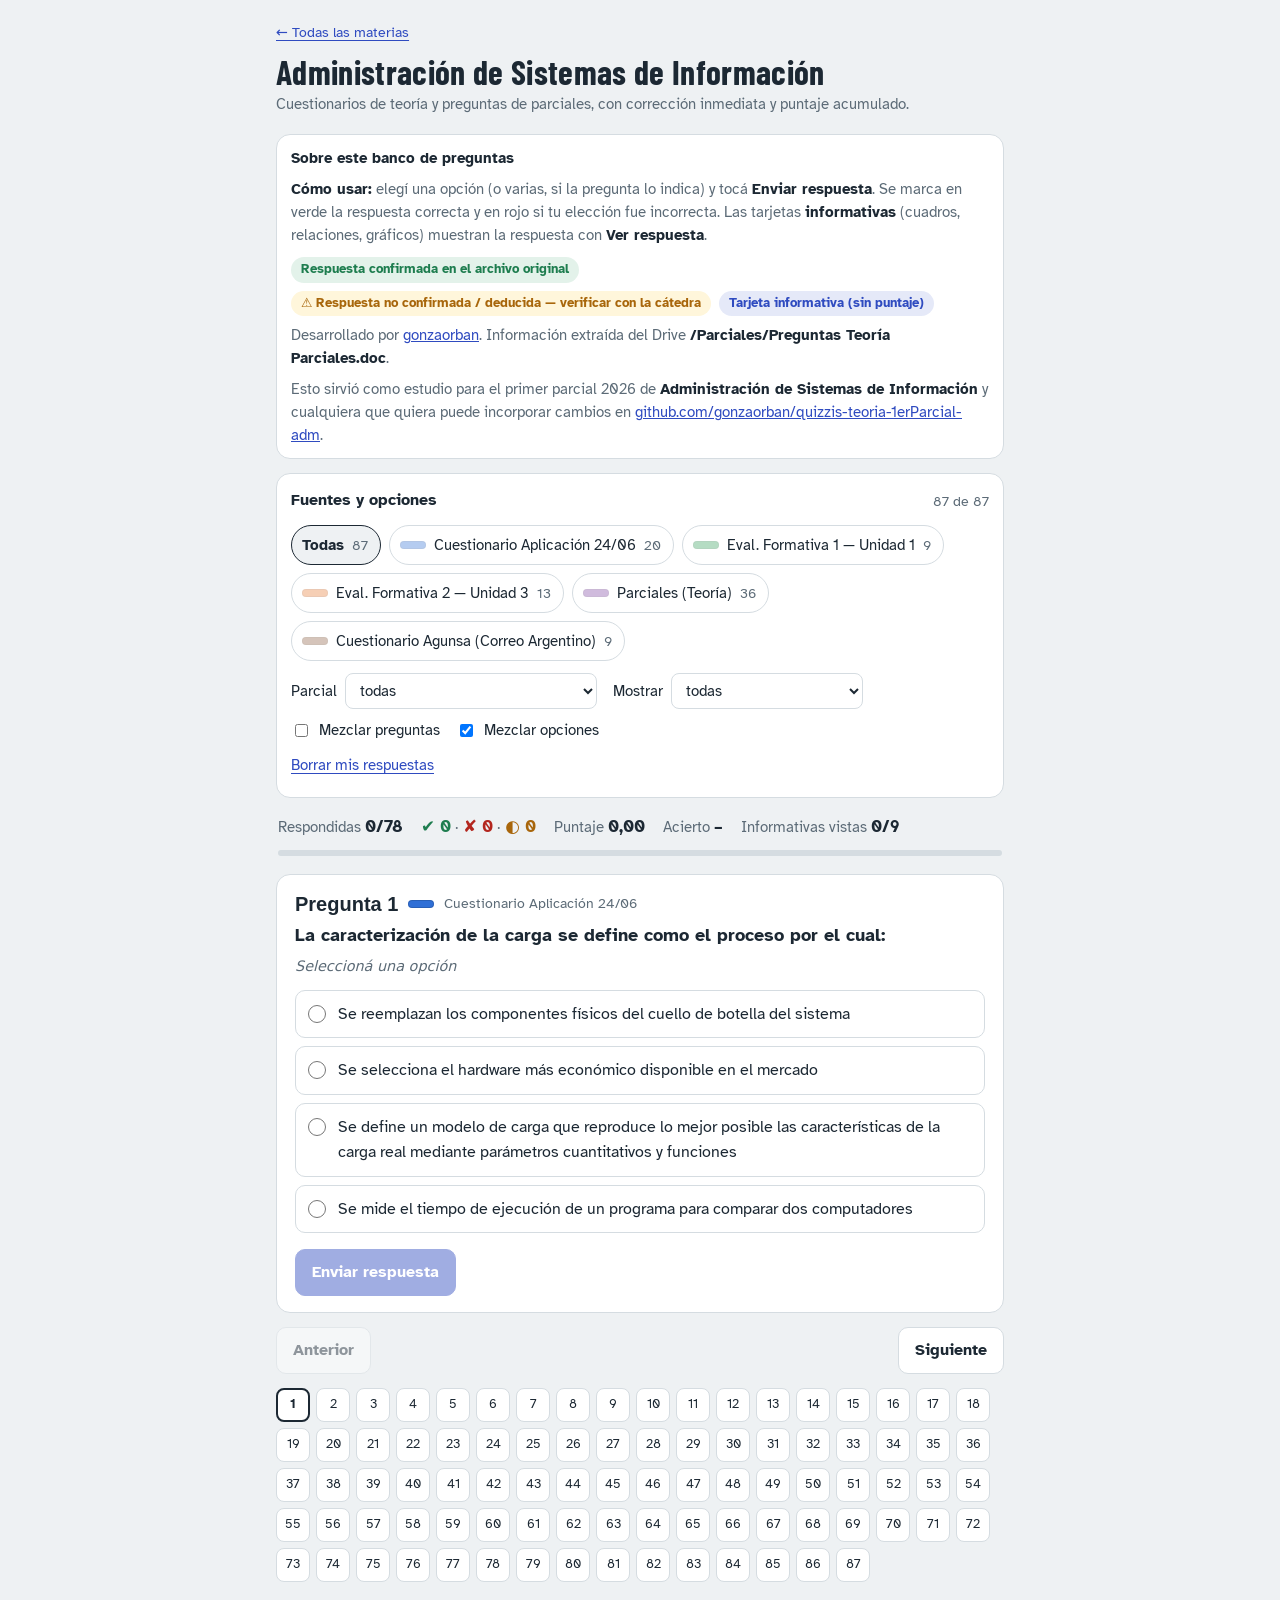
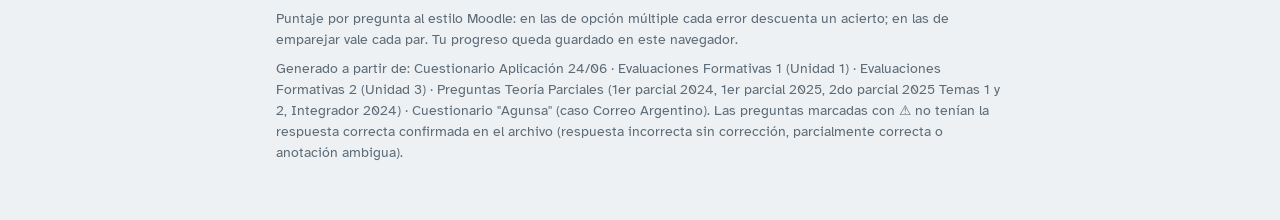
==== commit 1e560118: "Migra ASI al motor común - subjects/asi/questions.json: las 87 preguntas del index.html original   (" ====
--- a/subjects/asi/index.html
+++ b/subjects/asi/index.html
@@ -1,414 +1,20 @@
 <!DOCTYPE html>
 <html lang="es">
 <head>
-<meta charset="UTF-8">
-<meta name="viewport" content="width=device-width, initial-scale=1.0">
-<title>Repaso ASI — Cuestionarios y Parciales</title>
+<meta charset="utf-8">
+<meta name="viewport" content="width=device-width, initial-scale=1, viewport-fit=cover">
+<title>Administración de Sistemas de Información: cuestionarios y parciales</title>
 <link rel="preconnect" href="https://fonts.googleapis.com">
-<link href="https://fonts.googleapis.com/css2?family=Archivo:wght@500;700;800&family=Inter:wght@400;500;600;700&display=swap" rel="stylesheet">
-<style>
-  :root{
-    --paper:#F6F7F9; --card:#FFFFFF; --ink:#1B2440; --ink-soft:#4A5372;
-    --line:#E1E4EC; --accent:#2F4BC0; --accent-soft:#EDF0FC;
-    --ok:#1E7A4C; --ok-bg:#E8F5EE; --bad:#B3372E; --bad-bg:#FBEDEB;
-    --warn:#8A6210; --warn-bg:#FCF4DF; --radius:14px;
-    font-size:16px;
-  }
-  *{box-sizing:border-box; margin:0; padding:0;}
-  body{background:var(--paper); color:var(--ink); font-family:'Inter',system-ui,sans-serif; line-height:1.5;}
-  header{position:sticky; top:0; z-index:50; background:rgba(246,247,249,.92); backdrop-filter:blur(8px); border-bottom:1px solid var(--line);}
-  .head-inner{max-width:880px; margin:0 auto; padding:14px 20px; display:flex; flex-wrap:wrap; gap:10px 18px; align-items:center; justify-content:space-between;}
-  h1{font-family:'Archivo',sans-serif; font-weight:800; font-size:1.15rem; letter-spacing:-.01em;}
-  h1 span{color:var(--accent);}
-  .credit{display:inline-flex; align-items:center; gap:6px; background:var(--card); border:1px solid var(--line); border-radius:999px; padding:5px 12px; font-size:.8rem; font-weight:600; color:var(--ink-soft); text-decoration:none; transition:border-color .15s, color .15s;}
-  .credit:hover{border-color:var(--accent); color:var(--accent);}
-  .credit svg{width:16px; height:16px; fill:currentColor; flex-shrink:0;}
-  .about{margin-top:12px; padding-top:12px; border-top:1px solid var(--line); font-size:.85rem;}
-  .about p + p{margin-top:6px;}
-  .about a{color:var(--accent); font-weight:600;}
-  .score{font-family:'Archivo',sans-serif; font-weight:700; font-size:.95rem; background:var(--card); border:1px solid var(--line); padding:6px 14px; border-radius:999px;}
-  .score b{color:var(--ok);}
-  .score .b2{color:var(--bad);}
-  main{max-width:880px; margin:0 auto; padding:22px 20px 80px;}
-  .intro{background:var(--card); border:1px solid var(--line); border-radius:var(--radius); padding:16px 18px; font-size:.9rem; color:var(--ink-soft); margin-bottom:18px;}
-  .intro b{color:var(--ink);}
-  .legend{display:flex; flex-wrap:wrap; gap:8px; margin-top:10px;}
-  .legend span{font-size:.78rem; padding:3px 10px; border-radius:999px; font-weight:600;}
-  .lg-ok{background:var(--ok-bg); color:var(--ok);}
-  .lg-warn{background:var(--warn-bg); color:var(--warn);}
-  .lg-info{background:var(--accent-soft); color:var(--accent);}
-  .filters{display:flex; flex-wrap:wrap; gap:8px; margin:18px 0;}
-  .filters button{font:inherit; font-size:.82rem; font-weight:600; padding:7px 14px; border-radius:999px; border:1px solid var(--line); background:var(--card); color:var(--ink-soft); cursor:pointer; transition:all .15s;}
-  .filters button.active{background:var(--ink); color:#fff; border-color:var(--ink);}
-  .q{background:var(--card); border:1px solid var(--line); border-radius:var(--radius); padding:20px 22px; margin-bottom:16px;}
-  .q-top{display:flex; flex-wrap:wrap; gap:6px 8px; align-items:center; margin-bottom:10px;}
-  .badge{font-size:.72rem; font-weight:700; letter-spacing:.03em; padding:3px 10px; border-radius:999px;}
-  .b-src{background:var(--accent-soft); color:var(--accent);}
-  .b-sec{background:#EEF0F4; color:var(--ink-soft);}
-  .b-num{background:var(--ink); color:#fff;}
-  .b-multi{background:#F1E9FB; color:#6B3FA0;}
-  .q-text{font-weight:600; font-size:.98rem; margin-bottom:14px; white-space:pre-line;}
-  .flagbox{display:none; background:var(--warn-bg); border:1px solid #EAD9A8; color:var(--warn); font-size:.83rem; padding:10px 12px; border-radius:10px; margin:12px 0 0;}
-  .q.done .flagbox{display:block;}
-  .opts{display:flex; flex-direction:column; gap:8px;}
-  .opt{display:flex; gap:10px; align-items:flex-start; border:1px solid var(--line); border-radius:10px; padding:10px 12px; cursor:pointer; font-size:.9rem; transition:border-color .12s, background .12s;}
-  .opt:hover{border-color:var(--accent);}
-  .opt input{margin-top:3px; accent-color:var(--accent); flex-shrink:0;}
-  .q.done .opt{cursor:default; pointer-events:none;}
-  .opt.is-correct{background:var(--ok-bg); border-color:var(--ok);}
-  .opt.is-wrong{background:var(--bad-bg); border-color:var(--bad);}
-  .opt .mark{margin-left:auto; font-weight:700; font-size:.85rem; flex-shrink:0;}
-  .opt.is-correct .mark{color:var(--ok);}
-  .opt.is-wrong .mark{color:var(--bad);}
-  .actions{margin-top:14px; display:flex; gap:10px; align-items:center; flex-wrap:wrap;}
-  .btn{font:inherit; font-weight:700; font-size:.85rem; padding:9px 18px; border-radius:10px; border:none; cursor:pointer; background:var(--accent); color:#fff;}
-  .btn:disabled{opacity:.45; cursor:default;}
-  .verdict{font-weight:700; font-size:.9rem;}
-  .verdict.ok{color:var(--ok);}
-  .verdict.bad{color:var(--bad);}
-  .info-body{font-size:.9rem;}
-  .schema{display:block; width:100%; max-width:640px; border:1px solid var(--line); border-radius:10px; margin:0 auto 12px; background:#fff;}
-  .info-answer{display:none; margin-top:12px; background:var(--ok-bg); border:1px solid #BBDCC9; border-radius:10px; padding:12px 14px; font-size:.88rem; white-space:pre-line;}
-  .q.done .info-answer{display:block;}
-  .schema-reveal{display:none; margin-top:12px;}
-  .q.done .schema-reveal{display:block;}
-  .schema-cap{font-size:.78rem; font-weight:600; color:var(--ink-soft); text-align:center; margin-bottom:6px;}
-  footer{max-width:880px; margin:0 auto; padding:0 20px 40px; font-size:.78rem; color:var(--ink-soft);}
-  @media (max-width:520px){ .q{padding:16px;} .head-inner{padding:12px 14px;} main{padding:16px 14px 60px;} .credit .credit-name{display:none;} }
-</style>
+<link rel="preconnect" href="https://fonts.gstatic.com" crossorigin>
+<link href="https://fonts.googleapis.com/css2?family=Atkinson+Hyperlegible:ital,wght@0,400;0,700;1,400&family=Barlow+Condensed:wght@500;600;700&display=swap" rel="stylesheet">
+<link rel="icon" href="data:image/svg+xml,%3Csvg xmlns='http://www.w3.org/2000/svg' viewBox='0 0 16 16'%3E%3Crect width='16' height='16' rx='4' fill='%232F4BC0'/%3E%3Cpath d='M4 8.5l2.5 2.5L12 5.5' stroke='white' stroke-width='2' fill='none'/%3E%3C/svg%3E">
+<link rel="stylesheet" href="../../engine/quiz.css">
 </head>
 <body>
-<header>
-  <div class="head-inner">
-    <h1>Repaso <span>ASI</span> · Cuestionarios &amp; Parciales</h1>
-    <div style="display:flex; gap:8px; align-items:center;">
-      <a class="credit" href="https://github.com/gonzaorban" target="_blank" rel="noopener noreferrer" title="Desarrollado por gonzaorban — GitHub"><svg viewBox="0 0 16 16" aria-hidden="true"><path d="M8 0C3.58 0 0 3.58 0 8c0 3.54 2.29 6.53 5.47 7.59.4.07.55-.17.55-.38 0-.19-.01-.82-.01-1.49-2.01.37-2.53-.49-2.69-.94-.09-.23-.48-.94-.82-1.13-.28-.15-.68-.52-.01-.53.63-.01 1.08.58 1.23.82.72 1.21 1.87.87 2.33.66.07-.52.28-.87.51-1.07-1.78-.2-3.64-.89-3.64-3.95 0-.87.31-1.59.82-2.15-.08-.2-.36-1.02.08-2.12 0 0 .67-.21 2.2.82.64-.18 1.32-.27 2-.27s1.36.09 2 .27c1.53-1.04 2.2-.82 2.2-.82.44 1.1.16 1.92.08 2.12.51.56.82 1.27.82 2.15 0 3.07-1.87 3.75-3.65 3.95.29.25.54.73.54 1.48 0 1.07-.01 1.93-.01 2.2 0 .21.15.46.55.38A8.01 8.01 0 0 0 16 8c0-4.42-3.58-8-8-8Z"/></svg><span class="credit-name">gonzaorban</span></a>
-      <div class="score">✔ <b id="okCount">0</b> · ✘ <span class="b2" id="badCount">0</span> · <span id="totCount">0</span> resp.</div>
-      <button class="btn" style="background:var(--ink)" onclick="resetAll()">Reiniciar</button>
-    </div>
-  </div>
-</header>
-<main>
-  <div class="intro">
-    <b>Cómo usar:</b> elegí una opción (o varias, si la pregunta lo indica) y tocá <b>Corregir</b>. Se marca en verde la respuesta correcta y en rojo si tu elección fue incorrecta. Las tarjetas <b>informativas</b> (cuadros, relaciones, gráficos) muestran la respuesta con <b>Ver respuesta</b>.
-    <div class="legend">
-      <span class="lg-ok">Respuesta confirmada en el archivo original</span>
-      <span class="lg-warn">⚠ Respuesta no confirmada / deducida — verificar con la cátedra</span>
-      <span class="lg-info">Tarjeta informativa (sin puntaje)</span>
-    </div>
-    <div class="about">
-      <p>Desarrollado por <a href="https://github.com/gonzaorban" target="_blank" rel="noopener noreferrer">gonzaorban</a>. Información extraída del Drive <b>/Parciales/Preguntas Teoría Parciales.doc</b>.</p>
-      <p>Esto sirvió como estudio para el primer parcial 2026 de <b>Administración de Sistemas de Información</b> y cualquiera que quiera puede incorporar cambios en <a href="https://github.com/gonzaorban/quizzis-teoria-1erParcial-adm" target="_blank" rel="noopener noreferrer">github.com/gonzaorban/quizzis-teoria-1erParcial-adm</a>.</p>
-    </div>
-  </div>
-  <div class="filters" id="filters"></div>
-  <div id="quiz"></div>
-</main>
-<footer>Generado a partir de: Cuestionario Aplicación 24/06 · Evaluaciones Formativas 1 (Unidad 1) · Evaluaciones Formativas 2 (Unidad 3) · Preguntas Teoría Parciales (1er parcial 2024, 1er parcial 2025, 2do parcial 2025 Temas 1 y 2, Integrador 2024) · Cuestionario "Agunsa" (caso Correo Argentino). Las preguntas marcadas con ⚠ no tenían la respuesta correcta confirmada en el archivo (respuesta incorrecta sin corrección, parcialmente correcta o anotación ambigua).</footer>
-
-<script>
-// type: single | multi | tf | info
-// correct: array de índices correctos (para tf: opciones son [Verdadero, Falso])
-const SOURCES = {
-  A: "Cuestionario Aplicación 24/06",
-  B: "Eval. Formativa 1 — Unidad 1",
-  C: "Eval. Formativa 2 — Unidad 3",
-  D: "Parciales (Teoría)",
-  E: "Cuestionario Agunsa (Correo Argentino)"
-};
-
-const IMAGES = {"portfolio_drag": "[data-uri]", "correo_relacionar": "[data-uri]", "gerencia_siti": "[data-uri]", "chiavenato_rol": "[data-uri]", "cuadro_carga_2024": "[data-uri]", "provision_sw_2024": "[data-uri]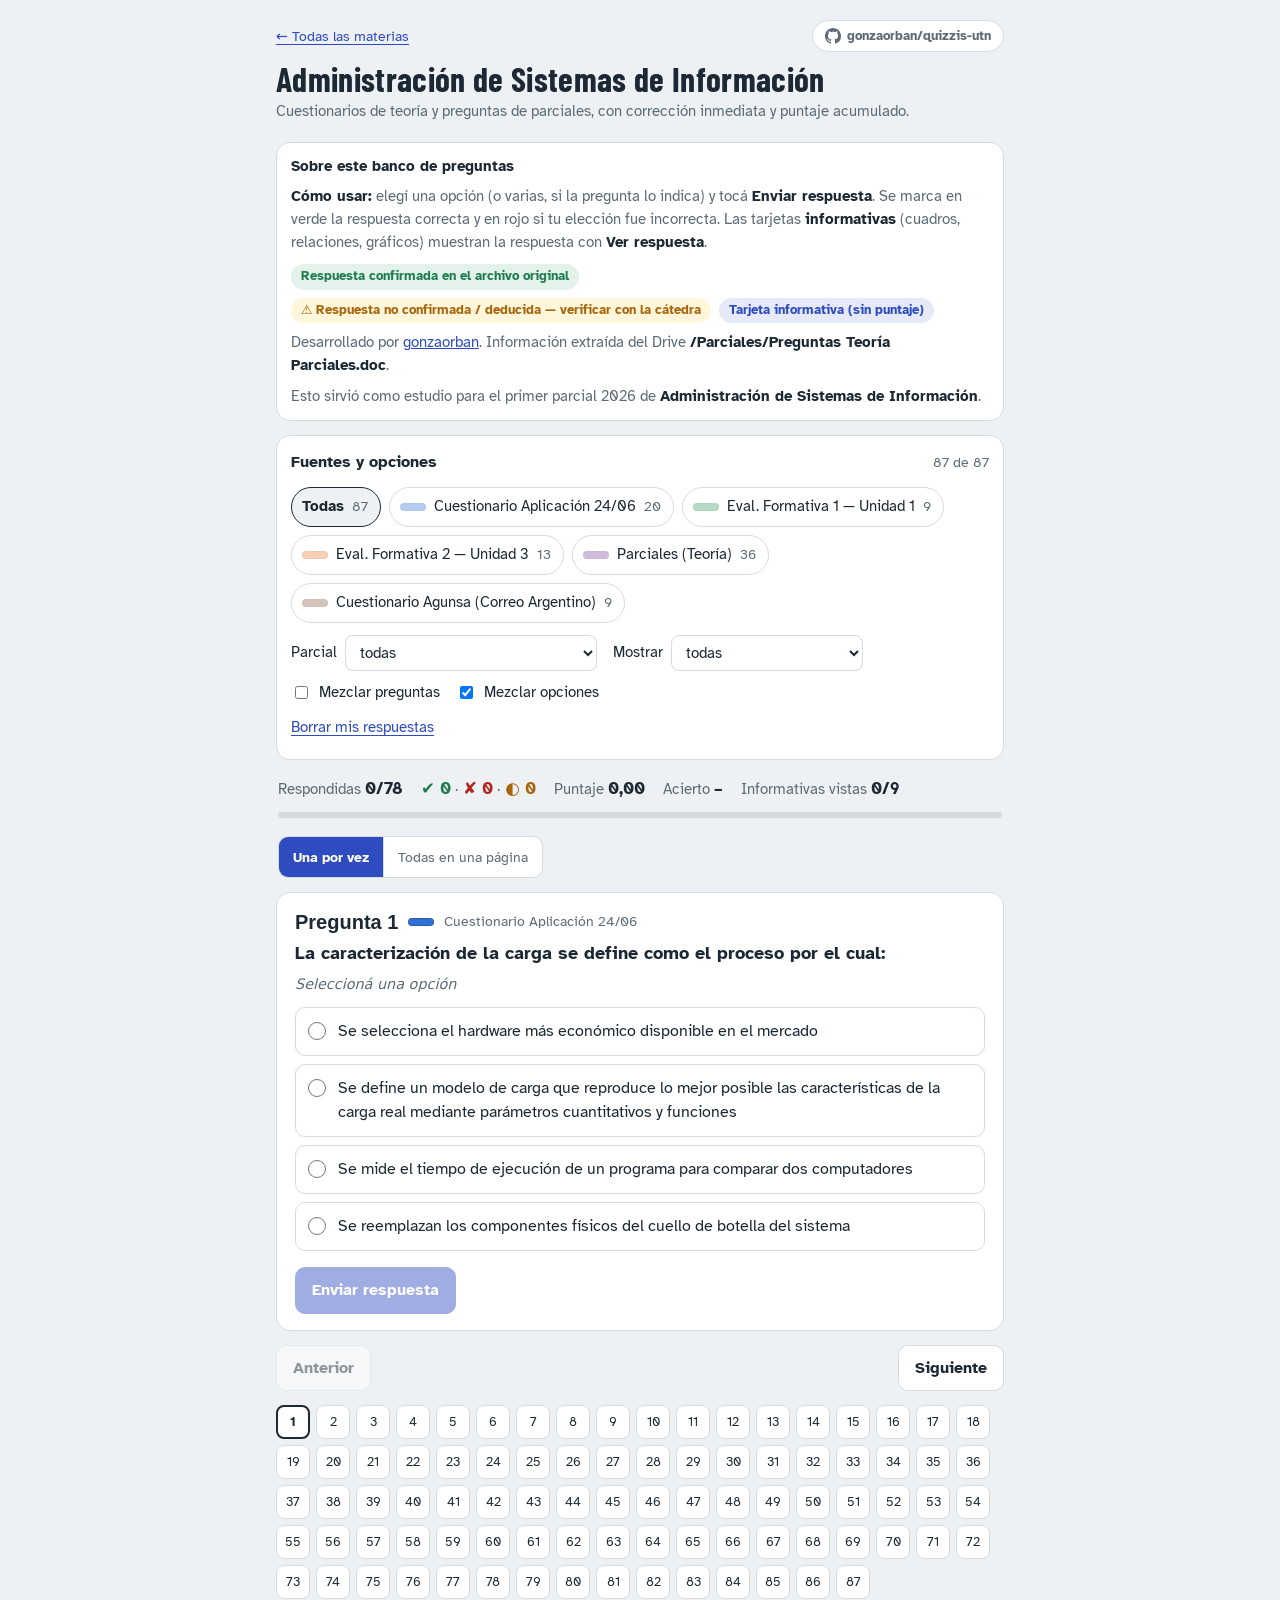
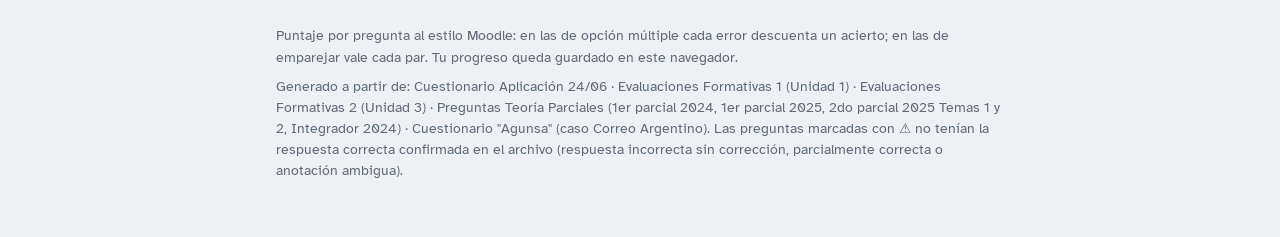
==== commit e873a85a: "Usa el logo de la UTN como favicon y en el título de inicio El favicon pasa a ser el emblema de la U" ====
--- a/subjects/asi/index.html
+++ b/subjects/asi/index.html
@@ -7,7 +7,9 @@
 <link rel="preconnect" href="https://fonts.googleapis.com">
 <link rel="preconnect" href="https://fonts.gstatic.com" crossorigin>
 <link href="https://fonts.googleapis.com/css2?family=Atkinson+Hyperlegible:ital,wght@0,400;0,700;1,400&family=Barlow+Condensed:wght@500;600;700&display=swap" rel="stylesheet">
-<link rel="icon" href="data:image/svg+xml,%3Csvg xmlns='http://www.w3.org/2000/svg' viewBox='0 0 16 16'%3E%3Crect width='16' height='16' rx='4' fill='%232F4BC0'/%3E%3Cpath d='M4 8.5l2.5 2.5L12 5.5' stroke='white' stroke-width='2' fill='none'/%3E%3C/svg%3E">
+<link rel="icon" href="../../favicon.ico" sizes="16x16 32x32 48x48">
+<link rel="icon" href="../../img/favicon-96.png" type="image/png" sizes="96x96">
+<link rel="apple-touch-icon" href="../../apple-touch-icon.png">
 <link rel="stylesheet" href="../../engine/quiz.css">
 </head>
 <body>
--- a/engine/quiz.css
+++ b/engine/quiz.css
@@ -31,7 +31,12 @@
 .wrap{max-width:760px;margin:0 auto;padding:20px 16px 48px}
 h1{font:700 2.1rem/1 "Barlow Condensed","Arial Narrow",sans-serif;letter-spacing:.01em;margin:4px 0 4px}
 .sub{color:var(--muted);margin:0 0 18px;font-size:.95rem}
-.home{display:inline-block;font-size:.9rem;margin-bottom:8px;text-underline-offset:3px}
+.topbar{display:flex;flex-wrap:wrap;align-items:center;justify-content:space-between;gap:8px 12px;margin-bottom:10px}
+.topbar.end{justify-content:flex-end}
+.home{display:inline-block;font-size:.9rem;text-underline-offset:3px}
+.repo{display:inline-flex;align-items:center;gap:6px;background:var(--surface);border:1px solid var(--line);border-radius:999px;padding:5px 12px;min-height:32px;font-size:.82rem;font-weight:700;color:var(--muted);text-decoration:none;transition:border-color .15s,color .15s}
+.repo:hover{border-color:var(--accent);color:var(--accent)}
+.repo svg{width:16px;height:16px;fill:currentColor;flex:none}
 
 /* subject intro (about paragraphs from questions.json) */
 .intro{background:var(--surface);border:1px solid var(--line);border-radius:14px;padding:12px 14px;margin:0 0 14px;font-size:.92rem;color:var(--muted)}
@@ -100,7 +105,7 @@
 .btn{border:1px solid var(--line);background:var(--surface);border-radius:10px;padding:10px 16px;cursor:pointer;font-weight:700;min-height:44px}
 .btn.primary{background:var(--accent);border-color:var(--accent);color:var(--accent-ink)}
 .btn:disabled{opacity:.45;cursor:not-allowed}
-.btn:focus-visible,.chip:focus-visible,.opt:focus-within,.dot:focus-visible,select:focus-visible,.linkbtn:focus-visible,a:focus-visible,summary:focus-visible,.subject:focus-visible{outline:3px solid color-mix(in srgb,var(--accent) 55%,transparent);outline-offset:2px}
+.btn:focus-visible,.chip:focus-visible,.opt:focus-within,.dot:focus-visible,select:focus-visible,.linkbtn:focus-visible,a:focus-visible,.repo:focus-visible,summary:focus-visible,.subject:focus-visible{outline:3px solid color-mix(in srgb,var(--accent) 55%,transparent);outline-offset:2px}
 .unscored{color:var(--bad);font-weight:700;font-size:.93rem}
 
 .review{margin-top:16px;border-top:1px solid var(--line);padding-top:14px;animation:reveal .25s ease-out}
@@ -119,7 +124,14 @@
 .figure figcaption{font-size:.8rem;font-weight:700;color:var(--muted);text-align:center;margin-bottom:6px}
 .source{margin-top:12px;font-size:.93rem}
 .source a{font-weight:700;text-underline-offset:3px}
-.source .low{color:var(--part);font-weight:400}
+
+.viewmode{display:flex;gap:0;margin:0 2px 14px;border:1px solid var(--line);border-radius:10px;overflow:hidden;background:var(--surface);width:fit-content;max-width:100%}
+.seg{border:none;background:transparent;padding:8px 14px;min-height:40px;cursor:pointer;font-size:.9rem;color:var(--muted)}
+.seg + .seg{border-left:1px solid var(--line)}
+.seg[aria-pressed="true"]{background:var(--accent);color:var(--accent-ink);font-weight:700}
+.seg:focus-visible{outline:3px solid color-mix(in srgb,var(--accent) 55%,transparent);outline-offset:-3px}
+#main > .card + .card{margin-top:14px}
+.card[data-p]{scroll-margin-top:12px}
 
 .nav{display:flex;justify-content:space-between;gap:10px;margin:14px 0}
 .grid{display:flex;flex-wrap:wrap;gap:6px;margin-top:8px}
@@ -135,6 +147,8 @@
 .foot p{margin:0 0 8px}
 
 /* landing */
+.brand{display:flex;align-items:center;gap:.35em}
+.utn-mark{flex:none;width:1.05em;height:1.05em;background:currentColor;-webkit-mask:url("../img/utn-emblem.png") center/contain no-repeat;mask:url("../img/utn-emblem.png") center/contain no-repeat}
 .subjects{display:grid;gap:12px;margin-top:18px;padding:0;list-style:none}
 .subject{display:block;background:var(--surface);border:1px solid var(--line);border-left:6px solid var(--sa,var(--accent));border-radius:14px;padding:16px 18px;color:inherit;text-decoration:none}
 .subject:hover{border-color:var(--sa,var(--accent))}
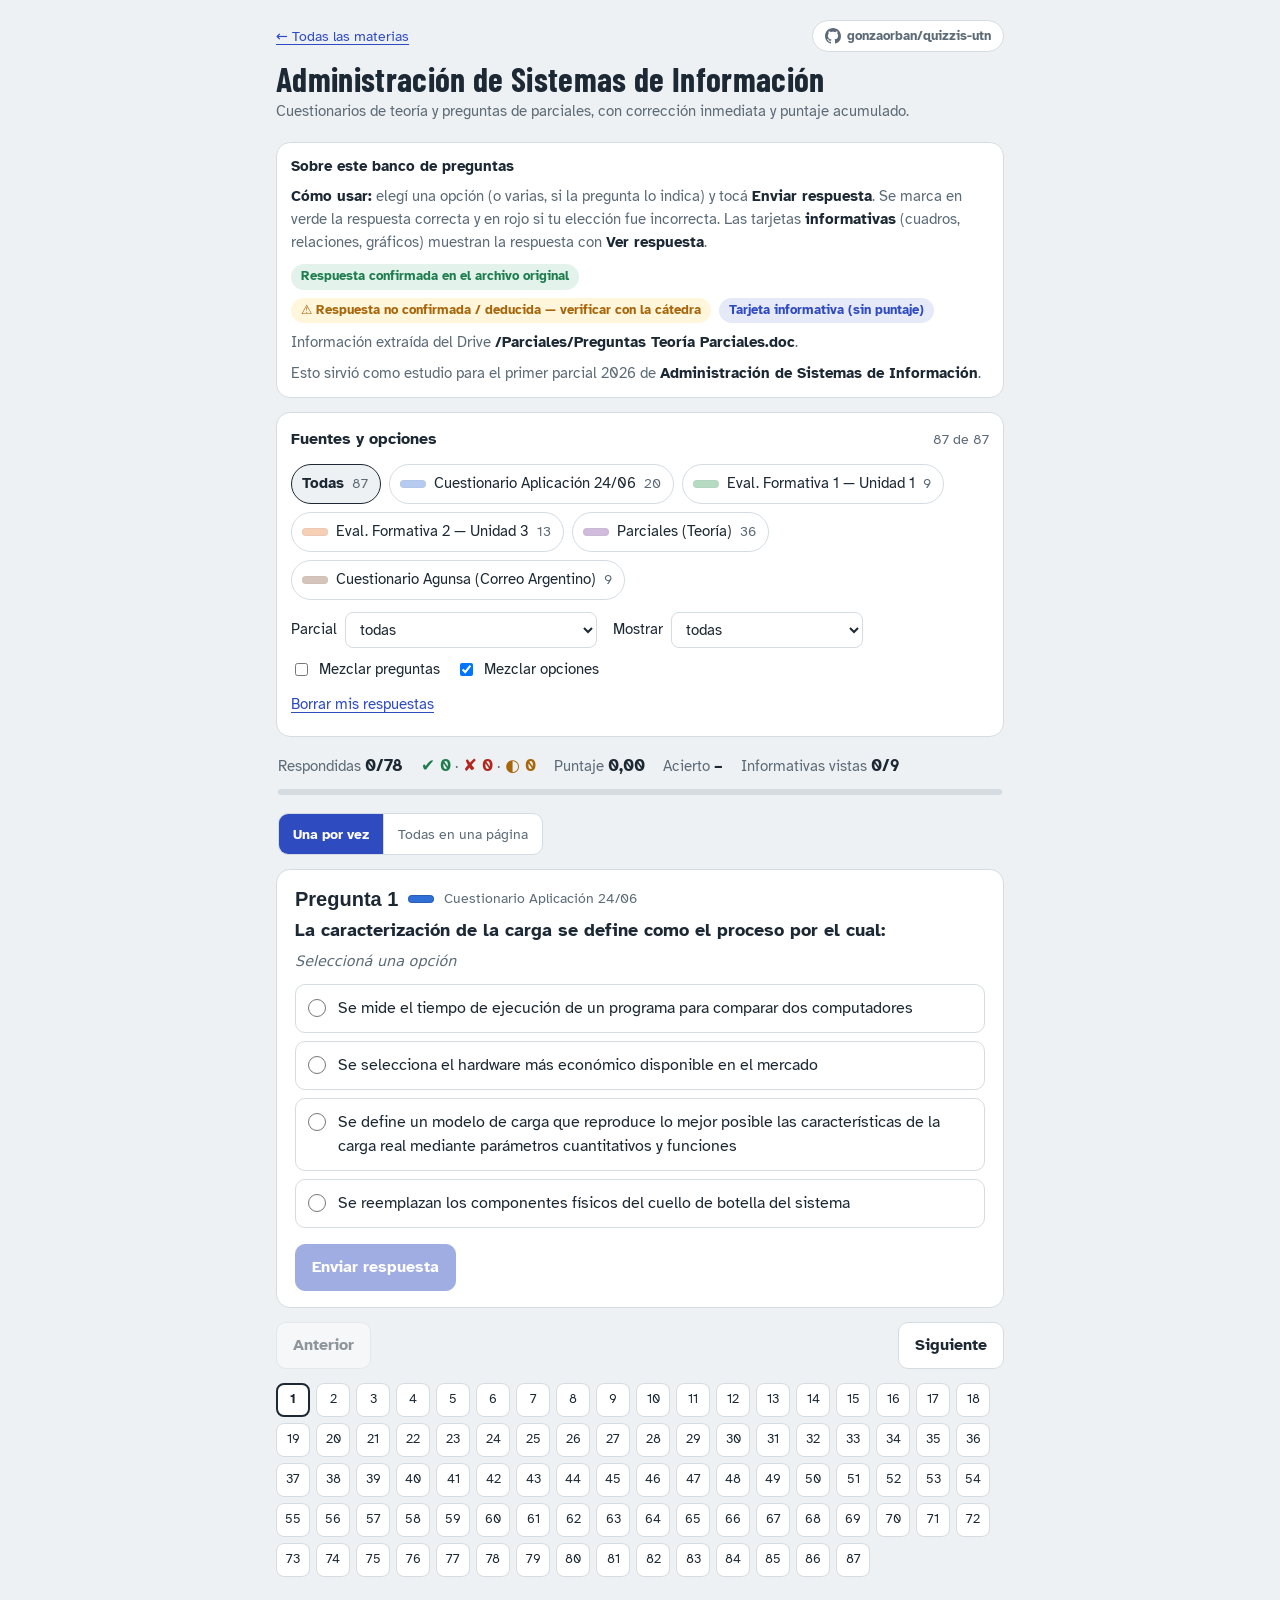
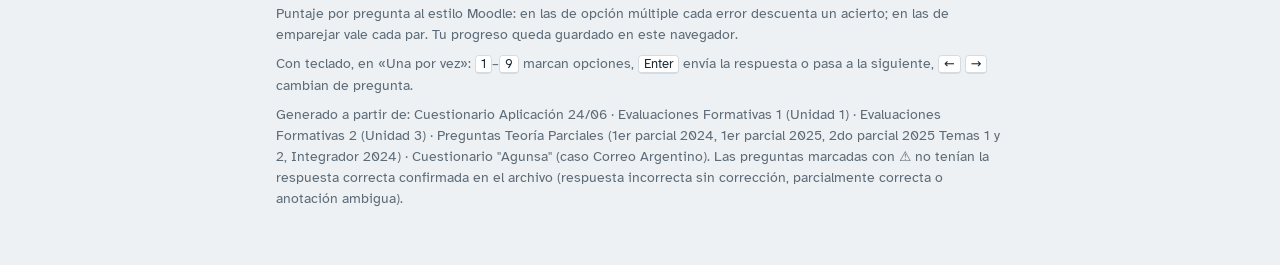
==== commit ab55c0a2: "Mejora la fluidez al resolver y agrega "Enviar todas" - Mantiene el foco al enviar, reintentar y nav" ====
--- a/subjects/asi/index.html
+++ b/subjects/asi/index.html
@@ -11,9 +11,23 @@
 <link rel="icon" href="../../img/favicon-96.png" type="image/png" sizes="96x96">
 <link rel="apple-touch-icon" href="../../apple-touch-icon.png">
 <link rel="stylesheet" href="../../engine/quiz.css">
+<link rel="preload" href="questions.json" as="fetch" crossorigin>
+<link rel="modulepreload" href="../../engine/quiz.js">
 </head>
 <body>
-<div id="app"></div>
+<div id="app">
+  <div class="wrap" aria-busy="true" aria-label="Cargando preguntas">
+    <div class="sk sk-title"></div>
+    <div class="sk sk-line"></div>
+    <div class="card sk-card">
+      <div class="sk sk-line short"></div>
+      <div class="sk sk-line"></div>
+      <div class="sk sk-opt"></div>
+      <div class="sk sk-opt"></div>
+      <div class="sk sk-opt"></div>
+    </div>
+  </div>
+</div>
 <script type="module">
 import { initQuiz } from "../../engine/quiz.js";
 initQuiz({ slug: "asi" });
--- a/engine/quiz.css
+++ b/engine/quiz.css
@@ -109,6 +109,7 @@
 .unscored{color:var(--bad);font-weight:700;font-size:.93rem}
 
 .review{margin-top:16px;border-top:1px solid var(--line);padding-top:14px;animation:reveal .25s ease-out}
+.review:focus{outline:none}
 @keyframes reveal{from{opacity:0;transform:translateY(4px)}to{opacity:1;transform:none}}
 .verdict{display:inline-block;font-weight:700;border-radius:8px;padding:4px 10px;margin-bottom:10px}
 .verdict.ok{background:var(--ok-bg);color:var(--ok)} .verdict.bad{background:var(--bad-bg);color:var(--bad)} .verdict.part{background:var(--part-bg);color:var(--part)}
@@ -145,6 +146,37 @@
 .empty-state{text-align:center;color:var(--muted);padding:30px 10px}
 .foot{color:var(--muted);font-size:.85rem;margin-top:26px}
 .foot p{margin:0 0 8px}
+.kbd-hint kbd{font:inherit;font-size:.8rem;border:1px solid var(--line);border-bottom-width:2px;border-radius:4px;padding:0 5px;background:var(--surface);color:var(--ink)}
+@media (hover:none){.kbd-hint{display:none}}
+
+/* "Enviar todas": checked but unsent answers */
+.submit-all{margin:14px 0;background:var(--surface);border:1px solid var(--accent);border-radius:14px;padding:14px 16px;font-size:.93rem}
+.submit-all p{margin:0 0 10px}
+.submit-all p:only-child{margin:0}
+.submit-all .sent:focus{outline:none}
+.submit-all .c-ok{color:var(--ok)} .submit-all .c-bad{color:var(--bad)} .submit-all .c-part{color:var(--part)}
+
+/* placeholder shown by the subject pages until questions.json arrives */
+.sk{background:var(--line);border-radius:8px;animation:sk-pulse 1s ease-in-out infinite alternate}
+@keyframes sk-pulse{from{opacity:.5}to{opacity:1}}
+.sk-title{height:2rem;width:65%;margin:48px 0 10px}
+.sk-line{height:1rem;margin:0 0 10px}
+.sk-line.short{width:40%}
+.sk-card{margin-top:26px}
+.sk-opt{height:46px;margin-top:8px;border-radius:10px}
+
+/* page changes fade; in "Una por vez" the card slides toward the direction of travel */
+@view-transition{navigation:auto}
+#main[data-mode="one"] > .card{view-transition-name:qcard}
+:root{--vt-dx:28px}
+:root[data-dir="prev"]{--vt-dx:-28px}
+::view-transition{pointer-events:none}
+::view-transition-old(root),::view-transition-new(root){animation-duration:.18s}
+::view-transition-group(qcard){animation-duration:.22s}
+::view-transition-old(qcard){animation:vt-out .16s ease-in both}
+::view-transition-new(qcard){animation:vt-in .22s ease-out both}
+@keyframes vt-out{to{opacity:0;transform:translateX(calc(var(--vt-dx) * -1))}}
+@keyframes vt-in{from{opacity:0;transform:translateX(var(--vt-dx))}}
 
 /* landing */
 .brand{display:flex;align-items:center;gap:.35em}
@@ -156,5 +188,8 @@
 .subject p{margin:0;color:var(--muted);font-size:.93rem}
 .subject .counts{margin-top:8px;color:var(--ink);font-weight:700;font-size:.9rem}
 
-@media (prefers-reduced-motion: reduce){*{animation:none!important;transition:none!important;scroll-behavior:auto!important}}
+@media (prefers-reduced-motion: reduce){
+  *{animation:none!important;transition:none!important;scroll-behavior:auto!important}
+  ::view-transition-group(*),::view-transition-old(*),::view-transition-new(*){animation:none!important}
+}
 @media (max-width:480px){h1{font-size:1.8rem}.card{padding:15px 14px}.qtext{font-size:1.05rem}}
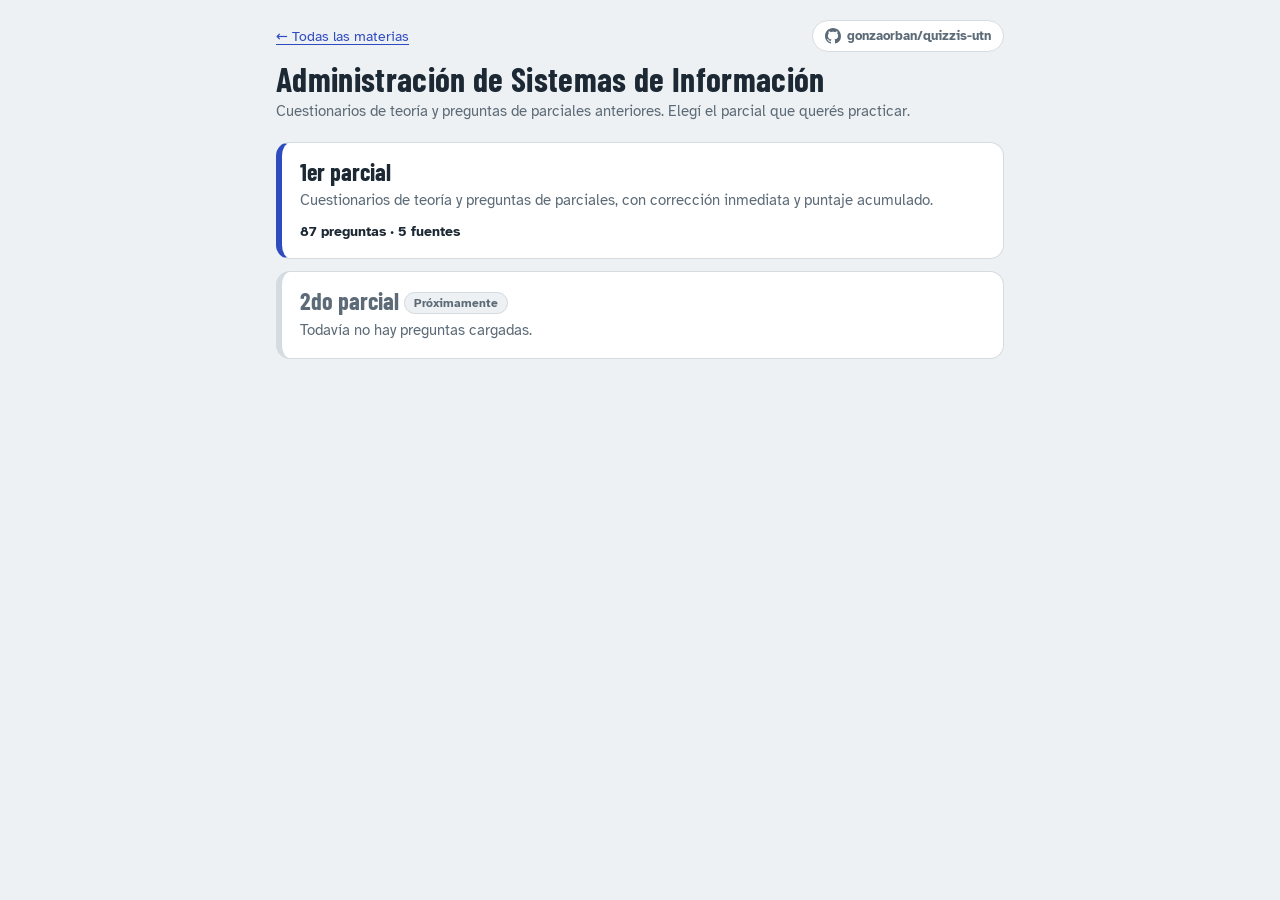
==== commit 2e021acb: "Divide los cuestionarios por materia y por parcial La landing lista las materias; cada materia tiene" ====
--- a/subjects/asi/index.html
+++ b/subjects/asi/index.html
@@ -3,7 +3,7 @@
 <head>
 <meta charset="utf-8">
 <meta name="viewport" content="width=device-width, initial-scale=1, viewport-fit=cover">
-<title>Administración de Sistemas de Información: cuestionarios y parciales</title>
+<title>Administración de Sistemas de Información: parciales</title>
 <link rel="preconnect" href="https://fonts.googleapis.com">
 <link rel="preconnect" href="https://fonts.gstatic.com" crossorigin>
 <link href="https://fonts.googleapis.com/css2?family=Atkinson+Hyperlegible:ital,wght@0,400;0,700;1,400&family=Barlow+Condensed:wght@500;600;700&display=swap" rel="stylesheet">
@@ -11,26 +11,23 @@
 <link rel="icon" href="../../img/favicon-96.png" type="image/png" sizes="96x96">
 <link rel="apple-touch-icon" href="../../apple-touch-icon.png">
 <link rel="stylesheet" href="../../engine/quiz.css">
-<link rel="preload" href="questions.json" as="fetch" crossorigin>
-<link rel="modulepreload" href="../../engine/quiz.js">
+<link rel="preload" href="subject.json" as="fetch" crossorigin>
+<link rel="modulepreload" href="../../engine/subject.js">
 </head>
 <body>
 <div id="app">
-  <div class="wrap" aria-busy="true" aria-label="Cargando preguntas">
+  <div class="wrap" aria-busy="true" aria-label="Cargando parciales">
     <div class="sk sk-title"></div>
     <div class="sk sk-line"></div>
     <div class="card sk-card">
       <div class="sk sk-line short"></div>
       <div class="sk sk-line"></div>
-      <div class="sk sk-opt"></div>
-      <div class="sk sk-opt"></div>
-      <div class="sk sk-opt"></div>
     </div>
   </div>
 </div>
 <script type="module">
-import { initQuiz } from "../../engine/quiz.js";
-initQuiz({ slug: "asi" });
+import { initSubject } from "../../engine/subject.js";
+initSubject({ slug: "asi" });
 </script>
 </body>
 </html>
--- a/engine/quiz.css
+++ b/engine/quiz.css
@@ -34,6 +34,9 @@
 .topbar{display:flex;flex-wrap:wrap;align-items:center;justify-content:space-between;gap:8px 12px;margin-bottom:10px}
 .topbar.end{justify-content:flex-end}
 .home{display:inline-block;font-size:.9rem;text-underline-offset:3px}
+.crumbs{display:flex;flex-wrap:wrap;align-items:center;gap:4px 8px;font-size:.9rem;color:var(--muted)}
+.crumbs a{text-underline-offset:3px}
+.kicker{margin:4px 0 0;font:600 1rem/1.2 "Barlow Condensed","Arial Narrow",sans-serif;letter-spacing:.06em;text-transform:uppercase;color:var(--accent)}
 .repo{display:inline-flex;align-items:center;gap:6px;background:var(--surface);border:1px solid var(--line);border-radius:999px;padding:5px 12px;min-height:32px;font-size:.82rem;font-weight:700;color:var(--muted);text-decoration:none;transition:border-color .15s,color .15s}
 .repo:hover{border-color:var(--accent);color:var(--accent)}
 .repo svg{width:16px;height:16px;fill:currentColor;flex:none}
@@ -125,6 +128,9 @@
 .figure figcaption{font-size:.8rem;font-weight:700;color:var(--muted);text-align:center;margin-bottom:6px}
 .source{margin-top:12px;font-size:.93rem}
 .source a{font-weight:700;text-underline-offset:3px}
+.source-page{margin-bottom:10px}
+.source-page a{display:block;cursor:zoom-in}
+.source-page img{max-width:100%}
 
 .viewmode{display:flex;gap:0;margin:0 2px 14px;border:1px solid var(--line);border-radius:10px;overflow:hidden;background:var(--surface);width:fit-content;max-width:100%}
 .seg{border:none;background:transparent;padding:8px 14px;min-height:40px;cursor:pointer;font-size:.9rem;color:var(--muted)}
@@ -187,6 +193,10 @@
 .subject h2{font:700 1.5rem/1.1 "Barlow Condensed","Arial Narrow",sans-serif;margin:0 0 4px}
 .subject p{margin:0;color:var(--muted);font-size:.93rem}
 .subject .counts{margin-top:8px;color:var(--ink);font-weight:700;font-size:.9rem}
+.subject.soon{border-left-color:var(--line);color:var(--muted)}
+.subject.soon:hover{border-color:var(--line)}
+.subject.soon .badge{vertical-align:middle;font-family:"Atkinson Hyperlegible",system-ui,sans-serif}
+.empty-state p{margin:12px 0 0}
 
 @media (prefers-reduced-motion: reduce){
   *{animation:none!important;transition:none!important;scroll-behavior:auto!important}
